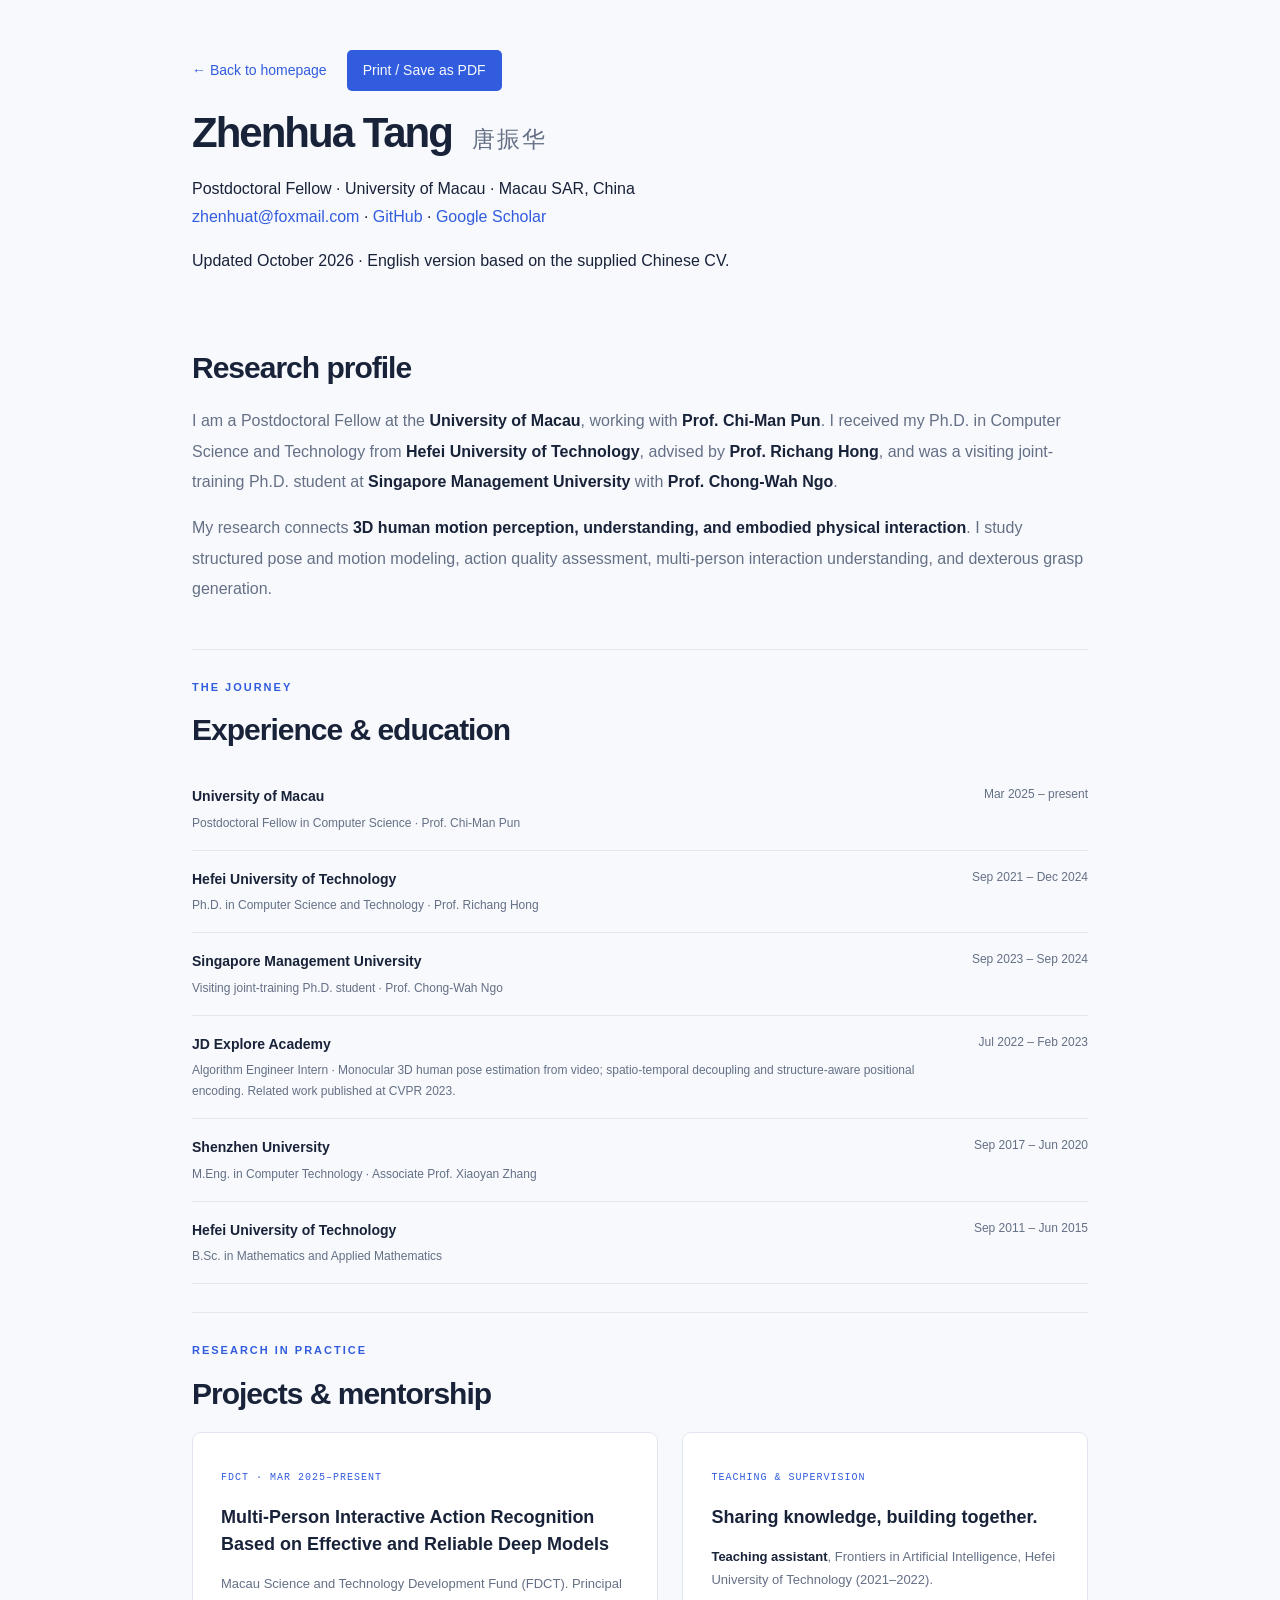
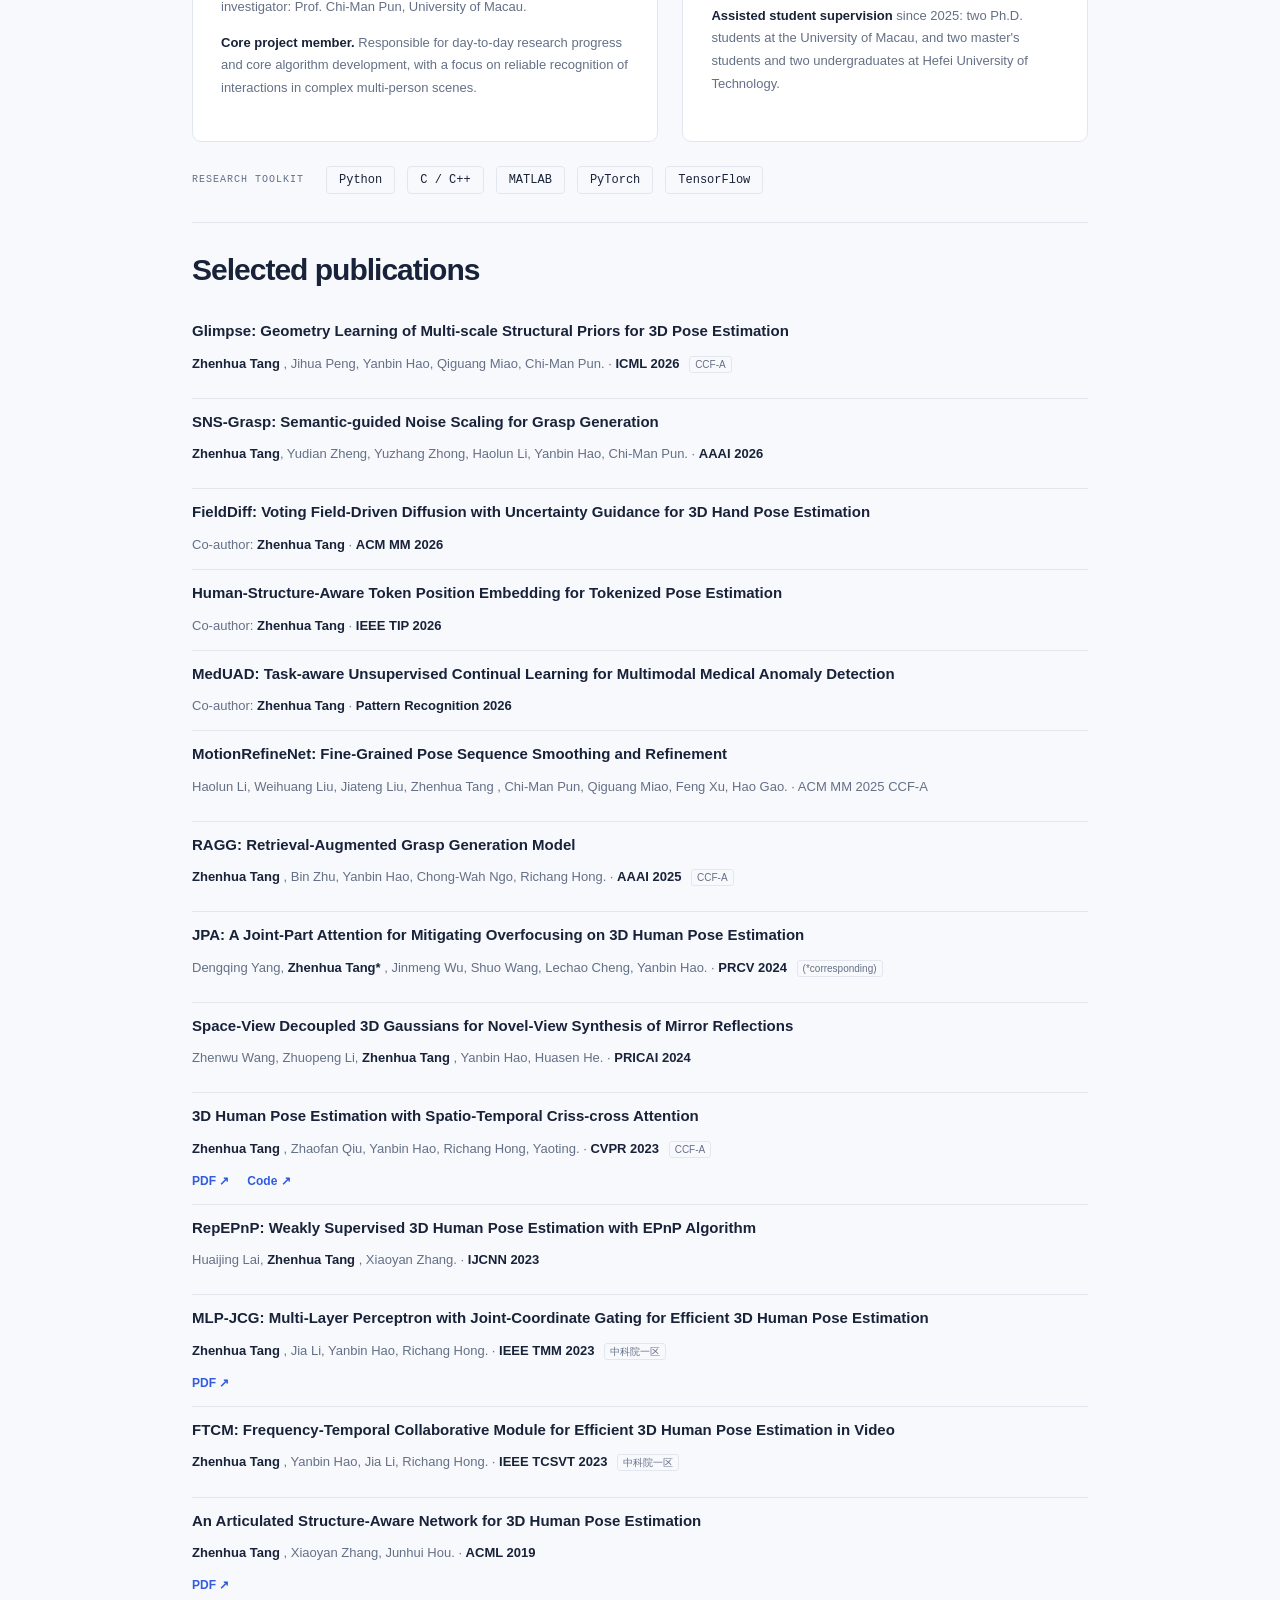
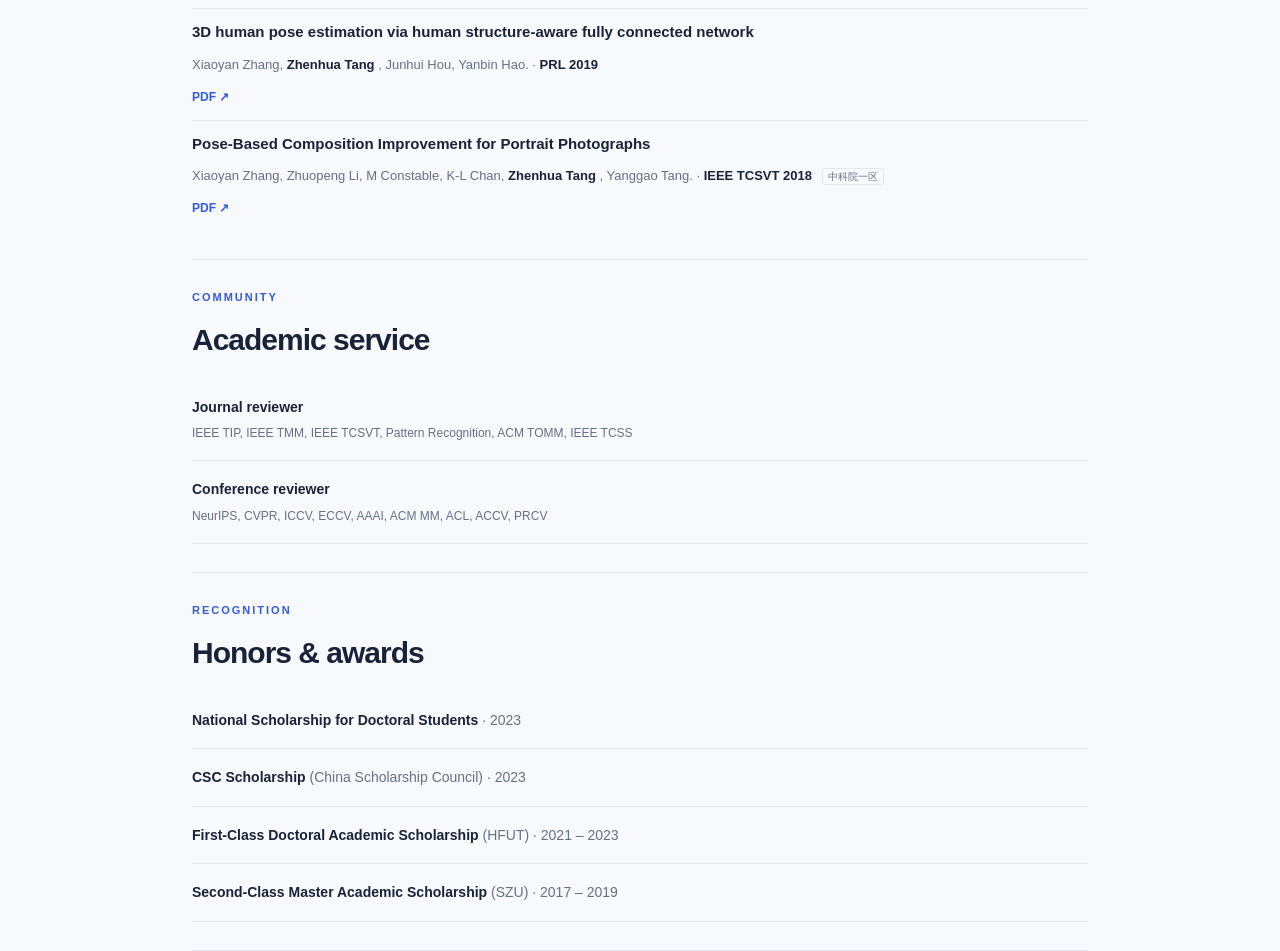
==== cv.html @ 8964ac03 "Integrate latest English CV and Glimpse framework with interactive motion lab" ====
<!doctype html><html lang="en"><head><meta charset="utf-8"><meta name="viewport" content="width=device-width,initial-scale=1"><meta name="description" content="English curriculum vitae of Zhenhua Tang, University of Macau."><title>Zhenhua Tang | English CV</title><link rel="stylesheet" href="site.css"><style>main{max-width:960px}.cv-header{padding:50px 0 30px}.cv-header h1{font-size:42px}section{padding:28px 0}.pub-item{display:block;padding:12px 0;break-inside:avoid}.pub-thumb,.research-stats,.stat-note{display:none}.pub-item h3{font-size:15px}.cv-actions{display:flex;gap:20px;align-items:center;font-size:14px}.cv-actions button{padding:8px 16px;background:var(--accent);color:var(--bg);border:0;border-radius:5px}.bio{max-width:none}@media print{:root{color-scheme:light;--bg:#fff;--text:#172034;--muted:#475569;--line:#ddd;--accent:#244bb3}body{font-size:10pt}main{padding:0;max-width:none}.cv-actions,.eyebrow,.ongoing,.project-label{display:none}.cv-header{padding:0 0 12px}.cv-header h1{font-size:27pt}h2{font-size:16pt;margin-bottom:12px}h3{break-after:avoid}section{padding:18px 0}.project-grid{display:block}.project-card{padding:0;border:0;break-inside:avoid}.pub-meta{font-size:9pt}.clean-list li{font-size:10pt;padding:8px 0}.pub-links{font-size:9pt}@page{size:A4;margin:16mm}}</style></head><body><main><div class="cv-header"><div class="cv-actions"><a href="index.html">← Back to homepage</a><button id="print-cv">Print / Save as PDF</button></div><h1>Zhenhua Tang <span lang="zh">唐振华</span></h1><p>Postdoctoral Fellow · University of Macau · Macau SAR, China<br><a href="mailto:zhenhuat@foxmail.com">zhenhuat@foxmail.com</a> · <a href="https://github.com/zhenhuat">GitHub</a> · <a href="https://scholar.google.com.hk/citations?hl=zh-CN&user=5Iop66sAAAAJ">Google Scholar</a></p><p>Updated October 2026 · English version based on the supplied Chinese CV.</p></div><section><h2>Research profile</h2><div class="bio"><p>I am a Postdoctoral Fellow at the <strong>University of Macau</strong>, working with <strong>Prof. Chi-Man Pun</strong>. I received my Ph.D. in Computer Science and Technology from <strong>Hefei University of Technology</strong>, advised by <strong>Prof. Richang Hong</strong>, and was a visiting joint-training Ph.D. student at <strong>Singapore Management University</strong> with <strong>Prof. Chong-Wah Ngo</strong>.</p><p>My research connects <strong>3D human motion perception, understanding, and embodied physical interaction</strong>. I study structured pose and motion modeling, action quality assessment, multi-person interaction understanding, and dexterous grasp generation.</p><div class="research-stats"><div><strong>17</strong><span>Published / accepted papers</span></div><div><strong>8</strong><span>First / corresponding author</span></div><div><strong>3</strong><span>Connected research themes</span></div></div><p class="stat-note">Publication totals as reported in my October 2026 CV.</p></div></section><section id="experience">
<div class="section-heading">
<p class="eyebrow">
      THE JOURNEY
     </p>
<h2>
      Experience &amp; education
     </h2>
</div>
<ul class="clean-list timeline"><li><strong>University of Macau</strong><time>Mar 2025 – present</time><span>Postdoctoral Fellow in Computer Science · Prof. Chi-Man Pun</span></li><li><strong>Hefei University of Technology</strong><time>Sep 2021 – Dec 2024</time><span>Ph.D. in Computer Science and Technology · Prof. Richang Hong</span></li><li><strong>Singapore Management University</strong><time>Sep 2023 – Sep 2024</time><span>Visiting joint-training Ph.D. student · Prof. Chong-Wah Ngo</span></li><li><strong>JD Explore Academy</strong><time>Jul 2022 – Feb 2023</time><span>Algorithm Engineer Intern · Monocular 3D human pose estimation from video; spatio-temporal decoupling and structure-aware positional encoding. Related work published at CVPR 2023.</span></li><li><strong>Shenzhen University</strong><time>Sep 2017 – Jun 2020</time><span>M.Eng. in Computer Technology · Associate Prof. Xiaoyan Zhang</span></li><li><strong>Hefei University of Technology</strong><time>Sep 2011 – Jun 2015</time><span>B.Sc. in Mathematics and Applied Mathematics</span></li></ul>
</section><section id="projects"><div class="section-heading"><p class="eyebrow">RESEARCH IN PRACTICE</p><h2>Projects &amp; mentorship</h2></div><div class="project-grid"><article class="project-card"><span class="project-label">FDCT · MAR 2025–PRESENT</span><h3>Multi-Person Interactive Action Recognition Based on Effective and Reliable Deep Models</h3><p>Macau Science and Technology Development Fund (FDCT). Principal investigator: Prof. Chi-Man Pun, University of Macau.</p><p><strong>Core project member.</strong> Responsible for day-to-day research progress and core algorithm development, with a focus on reliable recognition of interactions in complex multi-person scenes.</p></article><article class="project-card"><span class="project-label">TEACHING &amp; SUPERVISION</span><h3>Sharing knowledge, building together.</h3><p><strong>Teaching assistant</strong>, Frontiers in Artificial Intelligence, Hefei University of Technology (2021–2022).</p><p><strong>Assisted student supervision</strong> since 2025: two Ph.D. students at the University of Macau, and two master's students and two undergraduates at Hefei University of Technology.</p></article></div><div class="stack"><span>RESEARCH TOOLKIT</span><b>Python</b><b>C / C++</b><b>MATLAB</b><b>PyTorch</b><b>TensorFlow</b></div></section><section><h2>Selected publications</h2><div id="papers">
<article class="pub-item" data-kind="conference" data-year="2026" id="paper-1">
<div class="pub-thumb"><button aria-label="Enlarge Glimpse framework" class="framework-button"><img alt="Glimpse full framework" loading="lazy" src="figs/glimpse_icml.png"/></button></div>
<div>
<h3>
        Glimpse: Geometry Learning of Multi-scale Structural Priors for 3D Pose Estimation
       </h3>
<div class="pub-meta">
<b>
         Zhenhua Tang
        </b>
        , Jihua Peng, Yanbin Hao, Qiguang Miao, Chi-Man Pun. ·
        <b>
         ICML 2026
        </b>
<span>
         CCF-A
        </span>
</div>
<div class="pub-links">
</div>
</div>
</article><article class="pub-item" data-kind="conference" data-year="2026" id="paper-2">
<div class="pub-thumb">
<img alt="SNS-Grasp: Semantic-guided Noise Scaling for Grasp Generation research overview" loading="lazy" src="figs/sns_grasp_framework.png"/>
</div>
<div>
<h3>
        SNS-Grasp: Semantic-guided Noise Scaling for Grasp Generation
       </h3>
<div class="pub-meta"><b>Zhenhua Tang</b>, Yudian Zheng, Yuzhang Zhong, Haolun Li, Yanbin Hao, Chi-Man Pun. · <b>AAAI 2026</b></div>
<div class="pub-links">
</div>
</div>
</article><article class="pub-item" data-kind="conference" data-year="2026" id="paper-3"><div class="pub-thumb"><span aria-hidden="true" class="paper-mark">↗</span></div><div><h3>FieldDiff: Voting Field-Driven Diffusion with Uncertainty Guidance for 3D Hand Pose Estimation</h3><div class="pub-meta">Co-author: <b>Zhenhua Tang</b> · <b>ACM MM 2026</b></div></div></article><article class="pub-item" data-kind="journal" data-year="2026" id="paper-4"><div class="pub-thumb"><span aria-hidden="true" class="paper-mark">↗</span></div><div><h3>Human-Structure-Aware Token Position Embedding for Tokenized Pose Estimation</h3><div class="pub-meta">Co-author: <b>Zhenhua Tang</b> · <b>IEEE TIP 2026</b></div></div></article><article class="pub-item" data-kind="journal" data-year="2026" id="paper-5"><div class="pub-thumb"><span aria-hidden="true" class="paper-mark">↗</span></div><div><h3>MedUAD: Task-aware Unsupervised Continual Learning for Multimodal Medical Anomaly Detection</h3><div class="pub-meta">Co-author: <b>Zhenhua Tang</b> · <b>Pattern Recognition 2026</b></div></div></article><article class="pub-item" data-kind="conference" data-year="2025" id="paper-6">
<div class="pub-thumb">
<img alt="MotionRefineNet: Fine-Grained Pose Sequence Smoothing and Refinement research overview" loading="lazy" src="figs/motionrefine_framework.png"/>
</div>
<div>
<h3>
        MotionRefineNet: Fine-Grained Pose Sequence Smoothing and Refinement
       </h3>
<div class="pub-meta">Haolun Li, Weihuang Liu, Jiateng Liu, Zhenhua Tang , Chi-Man Pun, Qiguang Miao, Feng Xu, Hao Gao. · ACM MM 2025 CCF-A</div>
<div class="pub-links">
</div>
</div>
</article><article class="pub-item" data-kind="conference" data-year="2025" id="paper-7">
<div class="pub-thumb">
<img alt="RAGG: Retrieval-Augmented Grasp Generation Model research overview" loading="lazy" src="figs/ragg_framework.png"/>
</div>
<div>
<h3>
        RAGG: Retrieval-Augmented Grasp Generation Model
       </h3>
<div class="pub-meta">
<b>
         Zhenhua Tang
        </b>
        , Bin Zhu, Yanbin Hao, Chong-Wah Ngo, Richang Hong. ·
        <b>
         AAAI 2025
        </b>
<span>
         CCF-A
        </span>
</div>
<div class="pub-links">
</div>
</div>
</article><article class="pub-item" data-kind="conference" data-year="2024" id="paper-8">
<div class="pub-thumb">
<span aria-hidden="true" class="paper-mark">
        ↗
       </span>
</div>
<div>
<h3>
        JPA: A Joint-Part Attention for Mitigating Overfocusing on 3D Human Pose Estimation
       </h3>
<div class="pub-meta">
        Dengqing Yang,
        <b>
         Zhenhua Tang*
        </b>
        , Jinmeng Wu, Shuo Wang, Lechao Cheng, Yanbin Hao. ·
        <b>
         PRCV 2024
        </b>
<span>
         (*corresponding)
        </span>
</div>
<div class="pub-links">
</div>
</div>
</article><article class="pub-item" data-kind="conference" data-year="2024" id="paper-9">
<div class="pub-thumb">
<span aria-hidden="true" class="paper-mark">
        ↗
       </span>
</div>
<div>
<h3>
        Space-View Decoupled 3D Gaussians for Novel-View Synthesis of Mirror Reflections
       </h3>
<div class="pub-meta">
        Zhenwu Wang, Zhuopeng Li,
        <b>
         Zhenhua Tang
        </b>
        , Yanbin Hao, Huasen He. ·
        <b>
         PRICAI 2024
        </b>
</div>
<div class="pub-links">
</div>
</div>
</article><article class="pub-item" data-kind="conference" data-year="2023" id="paper-10">
<div class="pub-thumb">
<img alt="3D Human Pose Estimation with Spatio-Temporal Criss-cross Attention research overview" loading="lazy" src="figs/cvpr23_stc.png"/>
</div>
<div>
<h3>
        3D Human Pose Estimation with Spatio-Temporal Criss-cross Attention
       </h3>
<div class="pub-meta">
<b>
         Zhenhua Tang
        </b>
        , Zhaofan Qiu, Yanbin Hao, Richang Hong, Yaoting. ·
        <b>
         CVPR 2023
        </b>
<span>
         CCF-A
        </span>
</div>
<div class="pub-links">
<a href="https://openaccess.thecvf.com/content/CVPR2023/papers/Tang_3D_Human_Pose_Estimation_With_Spatio-Temporal_Criss-Cross_Attention_CVPR_2023_paper.pdf">
         PDF ↗
        </a>
<a href="https://github.com/zhenhuat/STCFormer">
         Code ↗
        </a>
</div>
</div>
</article><article class="pub-item" data-kind="conference" data-year="2023" id="paper-11">
<div class="pub-thumb">
<span aria-hidden="true" class="paper-mark">
        ↗
       </span>
</div>
<div>
<h3>
        RepEPnP: Weakly Supervised 3D Human Pose Estimation with EPnP Algorithm
       </h3>
<div class="pub-meta">
        Huaijing Lai,
        <b>
         Zhenhua Tang
        </b>
        , Xiaoyan Zhang. ·
        <b>
         IJCNN 2023
        </b>
</div>
<div class="pub-links">
</div>
</div>
</article><article class="pub-item" data-kind="journal" data-year="2023" id="paper-12">
<div class="pub-thumb">
<span aria-hidden="true" class="paper-mark">
        ↗
       </span>
</div>
<div>
<h3>
        MLP-JCG: Multi-Layer Perceptron with Joint-Coordinate Gating for Efficient 3D Human Pose Estimation
       </h3>
<div class="pub-meta">
<b>
         Zhenhua Tang
        </b>
        , Jia Li, Yanbin Hao, Richang Hong. ·
        <b>
         IEEE TMM 2023
        </b>
<span>
         中科院一区
        </span>
</div>
<div class="pub-links">
<a href="https://ieeexplore.ieee.org/document/10029937">
         PDF ↗
        </a>
</div>
</div>
</article><article class="pub-item" data-kind="journal" data-year="2023" id="paper-13">
<div class="pub-thumb">
<span aria-hidden="true" class="paper-mark">
        ↗
       </span>
</div>
<div>
<h3>
        FTCM: Frequency-Temporal Collaborative Module for Efficient 3D Human Pose Estimation in Video
       </h3>
<div class="pub-meta">
<b>
         Zhenhua Tang
        </b>
        , Yanbin Hao, Jia Li, Richang Hong. ·
        <b>
         IEEE TCSVT 2023
        </b>
<span>
         中科院一区
        </span>
</div>
<div class="pub-links">
</div>
</div>
</article><article class="pub-item" data-kind="conference" data-year="2019" id="paper-14">
<div class="pub-thumb">
<span aria-hidden="true" class="paper-mark">
        ↗
       </span>
</div>
<div>
<h3>
        An Articulated Structure-Aware Network for 3D Human Pose Estimation
       </h3>
<div class="pub-meta">
<b>
         Zhenhua Tang
        </b>
        , Xiaoyan Zhang, Junhui Hou. ·
        <b>
         ACML 2019
        </b>
</div>
<div class="pub-links">
<a href="http://proceedings.mlr.press/v101/tang19a.html">
         PDF ↗
        </a>
</div>
</div>
</article><article class="pub-item" data-kind="journal" data-year="2019" id="paper-15">
<div class="pub-thumb">
<span aria-hidden="true" class="paper-mark">
        ↗
       </span>
</div>
<div>
<h3>
        3D human pose estimation via human structure-aware fully connected network
       </h3>
<div class="pub-meta">
        Xiaoyan Zhang,
        <b>
         Zhenhua Tang
        </b>
        , Junhui Hou, Yanbin Hao. ·
        <b>
         PRL 2019
        </b>
</div>
<div class="pub-links">
<a href="https://www.sciencedirect.com/science/article/pii/S016786551830432X">
         PDF ↗
        </a>
</div>
</div>
</article><article class="pub-item" data-kind="journal" data-year="2018" id="paper-16">
<div class="pub-thumb">
<span aria-hidden="true" class="paper-mark">
        ↗
       </span>
</div>
<div>
<h3>
        Pose-Based Composition Improvement for Portrait Photographs
       </h3>
<div class="pub-meta">
        Xiaoyan Zhang, Zhuopeng Li, M Constable, K-L Chan,
        <b>
         Zhenhua Tang
        </b>
        , Yanggao Tang. ·
        <b>
         IEEE TCSVT 2018
        </b>
<span>
         中科院一区
        </span>
</div>
<div class="pub-links">
<a href="https://ieeexplore.ieee.org/document/8319951">
         PDF ↗
        </a>
</div>
</div>
</article></div></section><section id="service">
<p class="eyebrow">
      COMMUNITY
     </p>
<h2>
      Academic service
     </h2>
<ul class="clean-list"><li><strong>Journal reviewer</strong><span>IEEE TIP, IEEE TMM, IEEE TCSVT, Pattern Recognition, ACM TOMM, IEEE TCSS</span></li><li><strong>Conference reviewer</strong><span>NeurIPS, CVPR, ICCV, ECCV, AAAI, ACM MM, ACL, ACCV, PRCV</span></li></ul>
</section><section id="awards">
<p class="eyebrow">
      RECOGNITION
     </p>
<h2>
      Honors &amp; awards
     </h2>
<ul class="clean-list">
<li>
<strong>
        National Scholarship for Doctoral Students
       </strong>
       · 2023
      </li>
<li>
<strong>
        CSC Scholarship
       </strong>
       (China Scholarship Council) · 2023
      </li>
<li>
<strong>
        First-Class Doctoral Academic Scholarship
       </strong>
       (HFUT) · 2021 – 2023
      </li>
<li>
<strong>
        Second-Class Master Academic Scholarship
       </strong>
       (SZU) · 2017 – 2019
      </li>
</ul>
</section></main><script>document.querySelector('#print-cv').addEventListener('click',()=>window.print());</script></body></html>
---- site.css ----
:root{--bg:#f8f9fc;--surface:#fff;--text:#182239;--muted:#647086;--line:#e2e7ef;--accent:#315cde;--soft:#edf2ff;color-scheme:light}html[data-theme=dark]{--bg:#111722;--surface:#192230;--text:#e8edf7;--muted:#a4b0c4;--line:#303c50;--accent:#99b1ff;--soft:#222f48;color-scheme:dark}*{box-sizing:border-box}html{scroll-behavior:smooth;scroll-padding-top:100px}body{margin:0;background:var(--bg);color:var(--text);font:16px/1.75 Inter,-apple-system,BlinkMacSystemFont,'Segoe UI','Microsoft YaHei',sans-serif}a{color:var(--accent);text-decoration:none}a:hover{text-decoration:underline}button,input{font:inherit}button{cursor:pointer}a:focus-visible,button:focus-visible,input:focus-visible{outline:3px solid var(--accent);outline-offset:4px}header{position:sticky;top:0;background:var(--bg);border-bottom:1px solid var(--line);z-index:20}nav{max-width:1120px;margin:auto;min-height:76px;display:flex;align-items:center;gap:24px;padding:12px 32px}.brand{font-size:22px;font-weight:800;color:var(--text);letter-spacing:-1px}.brand span{font-size:14px;font-weight:500;letter-spacing:0;margin-left:10px}.nav-links{display:flex;gap:27px;margin-left:auto}.nav-links a{font-size:13px;color:var(--muted)}.nav-links a.active{color:var(--accent)}#theme{border:1px solid var(--line);background:var(--surface);color:var(--text);border-radius:50%;width:36px;height:36px;font-size:23px;line-height:1}main{max-width:1120px;margin:auto;padding:0 32px}section{padding:64px 0;border-bottom:1px solid var(--line)}.hero{display:grid;grid-template-columns:1fr 240px;gap:70px;align-items:center;padding:80px 0 64px}.eyebrow{font-size:11px;letter-spacing:2px;font-weight:700;color:var(--accent);margin:0 0 14px}h1{font-size:clamp(34px,4.6vw,53px);line-height:1.15;letter-spacing:-2px;margin:18px 0}h1 span{display:inline-block;font-size:23px;color:var(--muted);font-weight:400;letter-spacing:2px;margin-left:10px}h2{font-size:30px;line-height:1.25;letter-spacing:-1px;margin:0 0 20px}h3{line-height:1.5}.dot{color:var(--accent)}.role{font-size:17px;margin:0;color:var(--muted)}.hero-description{font-size:22px;line-height:1.55;max-width:600px;margin:26px 0}.contact{display:flex;gap:20px;align-items:center;flex-wrap:wrap;font-size:13px;font-weight:600}.contact .primary{padding:10px 18px;background:var(--accent);color:var(--bg);border-radius:6px}.location{font-size:12px;color:var(--muted);margin-top:25px}.location span{margin:0 8px}.portrait img{width:240px;height:280px;object-fit:cover;border-radius:12px;display:block}.portrait>span{display:block;letter-spacing:2px;font-size:9px;color:var(--muted);margin-top:14px}.about{display:grid;grid-template-columns:250px 1fr;gap:40px}.bio{max-width:760px;line-height:1.9;color:var(--muted)}.bio strong{color:var(--text);font-weight:600}.section-heading>p:last-child:not(.eyebrow){color:var(--muted);margin-top:-8px}.featured{display:grid;grid-template-columns:repeat(3,1fr);gap:20px;margin-top:30px}.feature{display:block;border:1px solid var(--line);border-radius:10px;overflow:hidden;background:var(--surface);color:var(--text);transition:transform .2s}.feature:hover{transform:translateY(-4px);text-decoration:none}.feature-image{height:164px;background:var(--soft);padding:18px;display:flex;align-items:center;justify-content:center}.feature-image img{width:100%;height:100%;object-fit:contain}.feature-copy{padding:23px}.feature-copy small{font-size:9px;letter-spacing:1px;color:var(--muted)}.feature-copy h3{font-size:16px;margin:12px 0 20px}.feature-copy>span{font-size:12px;color:var(--accent)}.geometry{width:100%;height:100%;display:grid;place-content:center;text-align:center;background:repeating-linear-gradient(45deg,transparent,transparent 18px,var(--line) 19px,transparent 20px)}.geometry span{font-size:54px;line-height:1.3;color:var(--accent);font-weight:300}.geometry small{font-size:9px;color:var(--muted)}.tools{display:flex;justify-content:space-between;gap:20px;align-items:center;flex-wrap:wrap}.filters{display:flex;gap:6px}.filters button{padding:7px 14px;border:0;border-radius:5px;background:transparent;color:var(--muted);font-size:13px}.filters .selected{background:var(--soft);color:var(--accent)}input{border:1px solid var(--line);background:var(--surface);border-radius:6px;padding:9px 13px;color:var(--text);font-size:13px;width:260px}.result-count{font-size:12px;color:var(--muted);margin:20px 0 0}.pub-item{display:grid;grid-template-columns:140px 1fr;gap:27px;padding:26px 0;border-bottom:1px solid var(--line)}.pub-item:last-child{border:0}.pub-item[hidden]{display:none}.pub-thumb{width:140px;height:100px;background:var(--surface);border:1px solid var(--line);border-radius:6px;display:grid;place-items:center;padding:8px}.pub-thumb img{width:100%;height:82px;object-fit:contain}.paper-mark{color:var(--line);font-size:40px}.pub-item h3{font-size:16px;font-weight:650;margin:0 0 9px}.pub-meta{color:var(--muted);font-size:13px;line-height:1.85}.pub-meta b{color:var(--text)}.pub-meta span{font-size:10px;border:1px solid var(--line);padding:2px 5px;margin-left:6px;border-radius:3px}.pub-links{display:flex;gap:18px;font-size:12px;font-weight:600;margin-top:10px}.clean-list{list-style:none;padding:0;margin:0}.clean-list li{padding:16px 0;border-bottom:1px solid var(--line);color:var(--muted);font-size:14px}.clean-list li strong{color:var(--text)}.clean-list li>span{display:block;font-size:12px;margin-top:4px}.details-grid{display:grid;grid-template-columns:1fr 1fr;gap:64px}.details-grid h2{font-size:25px}.gallery{display:grid;grid-template-columns:repeat(5,1fr);gap:14px}.photo{border:0;padding:0;background:var(--surface);color:var(--text);border-radius:7px;overflow:hidden;text-align:left}.photo img{display:block;width:100%;aspect-ratio:1.25;object-fit:cover;transition:filter .2s}.photo:hover img{filter:brightness(1.1)}.photo span{display:block;font-size:11px;padding:9px 12px;color:var(--muted)}footer{display:flex;justify-content:space-between;gap:24px;padding:36px 0 48px;font-size:12px;color:var(--muted)}footer strong{color:var(--text);font-size:15px}footer p{margin:5px 0}footer>div:last-child{display:flex;flex-direction:column;text-align:right;gap:6px}dialog{border:1px solid var(--line);background:var(--surface);color:var(--text);padding:40px 20px 12px;border-radius:10px;max-width:90vw;max-height:92vh}dialog::backdrop{background:#080f20cc}dialog img{display:block;max-width:82vw;max-height:72vh;object-fit:contain}dialog p{text-align:center;margin:10px 0}.close{position:absolute;right:8px;top:1px;font-size:28px;background:transparent;border:0;color:var(--text);width:38px;height:38px}.sr-only,.skip:not(:focus){position:absolute;width:1px;height:1px;overflow:hidden;clip-path:inset(50%)}.skip:focus{position:fixed;top:10px;left:10px;z-index:50;background:var(--surface);padding:12px}#visitor-map{max-width:100%;width:600px}.visitor-note{color:var(--muted);font-size:12px}@media(max-width:800px){.brand span{display:none}.hero{gap:30px;grid-template-columns:1fr 160px}.portrait img{width:160px;height:200px}.portrait>span{font-size:7px}.about{grid-template-columns:1fr;gap:0}.featured{gap:12px}.feature-copy{padding:15px}.feature-copy h3{font-size:14px}.gallery{grid-template-columns:repeat(3,1fr)}}@media(max-width:560px){nav{padding:12px 20px;gap:14px;flex-wrap:wrap}.nav-links{gap:14px}.nav-links a{font-size:11px}main{padding:0 22px}.hero{padding-top:38px;grid-template-columns:1fr;gap:25px}.portrait{grid-row:1;display:flex;align-items:end;gap:18px}.portrait img{width:92px;height:108px}.portrait>span{max-width:100px;line-height:1.8}.hero h1{font-size:36px;letter-spacing:-1.4px}.hero h1 span{font-size:21px}.hero-description{font-size:20px}.contact{gap:16px}.location{line-height:1.8}section{padding:42px 0}h2{font-size:27px}.featured{grid-template-columns:1fr}.feature{display:grid;grid-template-columns:115px 1fr}.feature-image{height:100%;min-height:160px;padding:9px}.feature-copy h3{margin:8px 0 12px}.geometry small{display:none}.pub-item{grid-template-columns:1fr;gap:14px}.pub-thumb:has(.paper-mark){display:none}.pub-thumb{width:160px}.details-grid{grid-template-columns:1fr;gap:0}.gallery{grid-template-columns:repeat(2,1fr)}input{width:100%}.search{width:100%}footer{flex-direction:column}footer>div:last-child{text-align:left}}@media(prefers-reduced-motion:reduce){html{scroll-behavior:auto}*,*::before,*::after{animation:none!important;transition:none!important}}
/* Research CV additions */
.bio p:first-child{margin-top:0}.research-stats{display:grid;grid-template-columns:repeat(3,1fr);border-top:1px solid var(--line);margin-top:28px;padding-top:20px;gap:18px}.research-stats strong{font-size:32px;line-height:1.3;display:block;color:var(--accent);font-weight:650}.research-stats span{font-size:11px;line-height:1.5;display:block;margin-top:5px}.bio .stat-note{font-size:10px;margin-top:15px}.research-themes{display:grid;grid-template-columns:repeat(3,1fr);gap:30px;margin-top:35px}.research-themes article{padding-top:20px;border-top:1px solid var(--line)}.research-themes article>span{font:10px ui-monospace,Consolas,monospace;letter-spacing:1px;color:var(--accent)}.research-themes h3{font-size:17px;margin:14px 0 10px}.research-themes p{font-size:13px;color:var(--muted)}.timeline time{float:right;font-size:12px;color:var(--muted)}.timeline li>span{max-width:740px}.project-grid{display:grid;grid-template-columns:1.15fr 1fr;gap:24px}.project-card{background:var(--surface);padding:28px;border:1px solid var(--line);border-radius:9px}.project-label{font:10px ui-monospace,Consolas,monospace;color:var(--accent);letter-spacing:1px}.project-card h3{font-size:18px;margin:15px 0}.project-card p{font-size:13px;color:var(--muted)}.project-card strong{color:var(--text)}.stack{display:flex;align-items:center;gap:12px;flex-wrap:wrap;margin-top:24px}.stack span{font:10px ui-monospace,Consolas,monospace;letter-spacing:1px;color:var(--muted);margin-right:10px}.stack b{font:12px ui-monospace,Consolas,monospace;border:1px solid var(--line);padding:6px 12px;border-radius:4px}.ongoing{border-left:2px solid var(--accent);padding:4px 20px;margin-top:28px}.ongoing>span{font-size:10px;letter-spacing:1px;color:var(--accent)}.ongoing p{font-size:13px;color:var(--muted);margin:8px 0}.framework-button{border:0;background:transparent;padding:0;width:100%;height:100%;cursor:zoom-in}.framework-button:focus-visible{outline-offset:8px}.motion-lab{display:grid;grid-template-columns:1.4fr 1fr;min-height:470px;border:1px solid var(--line);border-radius:12px;overflow:hidden;background:var(--surface)}.lab-stage{position:relative;min-height:470px;background:#0d1527;overflow:hidden}.lab-stage canvas{display:block;width:100%;height:100%;position:absolute;inset:0;touch-action:pan-y;cursor:grab}.lab-stage canvas.dragging{cursor:grabbing}.lab-badge{position:absolute;left:24px;top:24px;color:#a9bbdc;font:10px ui-monospace,Consolas,monospace;letter-spacing:1px;pointer-events:none}.lab-badge span{width:5px;height:5px;background:#66d5c1;display:inline-block;border-radius:50%;margin-right:7px}.lab-coordinates{position:absolute;bottom:22px;left:24px;color:#7388ad;font:9px/1.8 ui-monospace,Consolas,monospace;letter-spacing:1px;pointer-events:none}.lab-panel{padding:35px}.lab-panel h3{font-size:35px;line-height:1.2;letter-spacing:-1px;margin:15px 0 20px}.lab-panel>p:not(.eyebrow){font-size:13px;color:var(--muted)}.lab-controls,.view-controls{display:flex;flex-wrap:wrap;gap:8px;margin:20px 0}.lab-panel button{font-size:12px;border:1px solid var(--line);background:var(--bg);color:var(--text);border-radius:5px;padding:7px 12px}.lab-controls button:first-child{background:var(--accent);color:var(--bg);border-color:var(--accent)}.view-controls button{font:11px ui-monospace,Consolas,monospace}.speed-control{font-size:12px;display:block;color:var(--muted)}.speed-control output{float:right;font-family:ui-monospace,Consolas,monospace}.speed-control input{width:100%;padding:0;margin:10px 0;accent-color:var(--accent)}.lab-panel .demo-note{font-size:10px!important;line-height:1.7;border-top:1px solid var(--line);padding-top:15px}.palette-trigger{font:11px ui-monospace,Consolas,monospace;white-space:nowrap;border:1px solid var(--line);background:var(--surface);color:var(--muted);padding:7px 9px;border-radius:5px}nav{gap:16px}#command-palette{width:540px;padding:24px;max-width:90vw;margin:12vh auto auto}#command-palette input{width:100%;margin:18px 0 14px;padding:12px}.palette-head{display:flex;justify-content:space-between;align-items:center;font-size:13px;font-weight:600}.palette-head button{font-size:10px;background:var(--bg);border:1px solid var(--line);color:var(--muted);border-radius:4px;padding:4px 8px}#command-options a{display:block;padding:11px 10px;border-radius:5px;font-size:13px;color:var(--text)}#command-options a:hover,#command-options a:focus{background:var(--soft);text-decoration:none}#command-options a[hidden]{display:none}#command-options span{float:right;font:11px ui-monospace,Consolas,monospace;color:var(--muted)}.palette-hint{font-size:10px;color:var(--muted);margin:20px 0 0;border-top:1px solid var(--line);padding-top:15px}#command-empty{font-size:13px;color:var(--muted)}.feature-image:has(img[src*="glimpse"]){background:#fff}@media(max-width:900px){.nav-links{gap:15px}.motion-lab{grid-template-columns:1fr 1fr}.lab-panel{padding:25px}.lab-panel h3{font-size:30px}}@media(max-width:650px){nav{gap:10px}.nav-links{gap:12px}.palette-trigger{display:none}.research-themes{grid-template-columns:1fr;gap:5px}.project-grid{grid-template-columns:1fr}.motion-lab{grid-template-columns:1fr}.lab-stage{min-height:340px}.lab-panel h3 br{display:none}.lab-panel h3{font-size:27px}.lab-panel h3 br:after{content:' '}.timeline time{display:block;float:none;margin-top:3px}.research-stats{gap:12px}.research-stats strong{font-size:27px}.research-stats span{font-size:10px}.nav-links a{font-size:10px}.brand{font-size:19px}.project-card{padding:23px}}[id^="paper-"]{scroll-margin-top:100px}
.pub-thumb:has(img){background:#fff}#lightbox img{background:#fff;padding:10px;border-radius:4px}
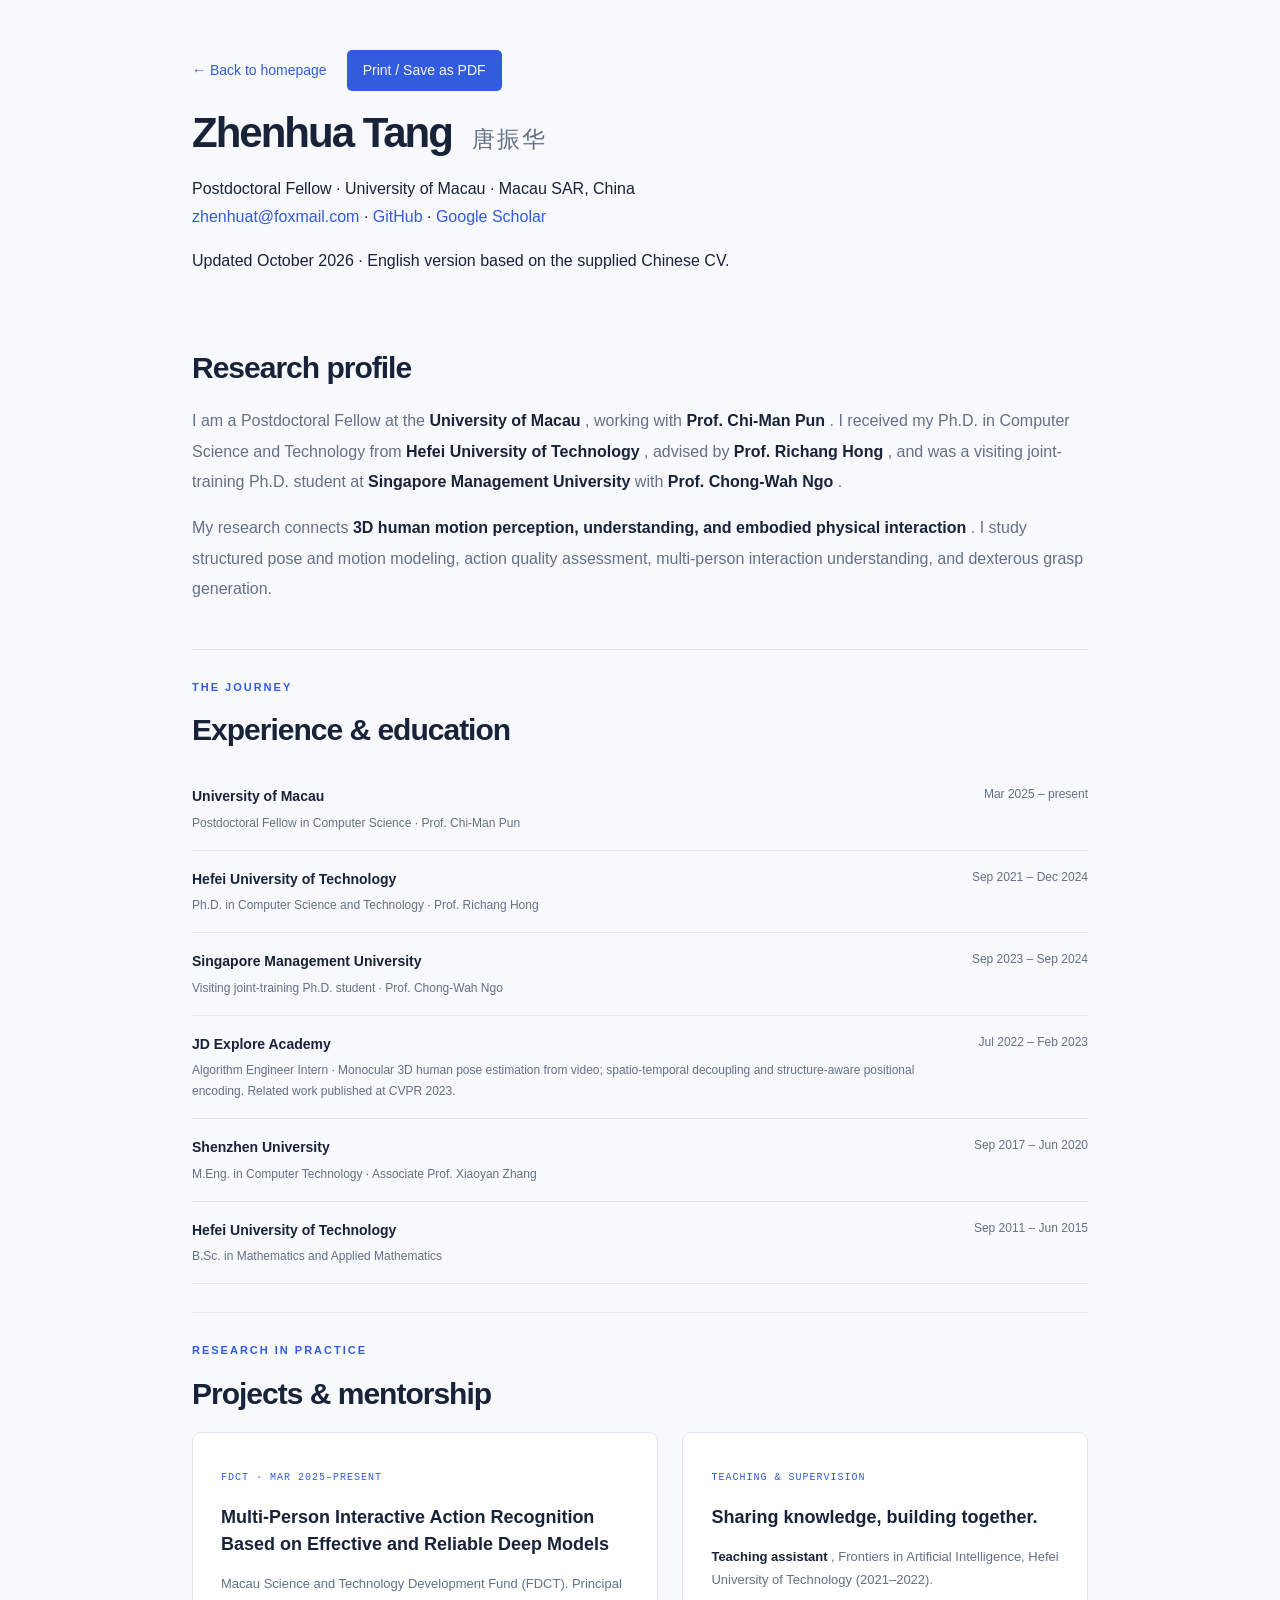
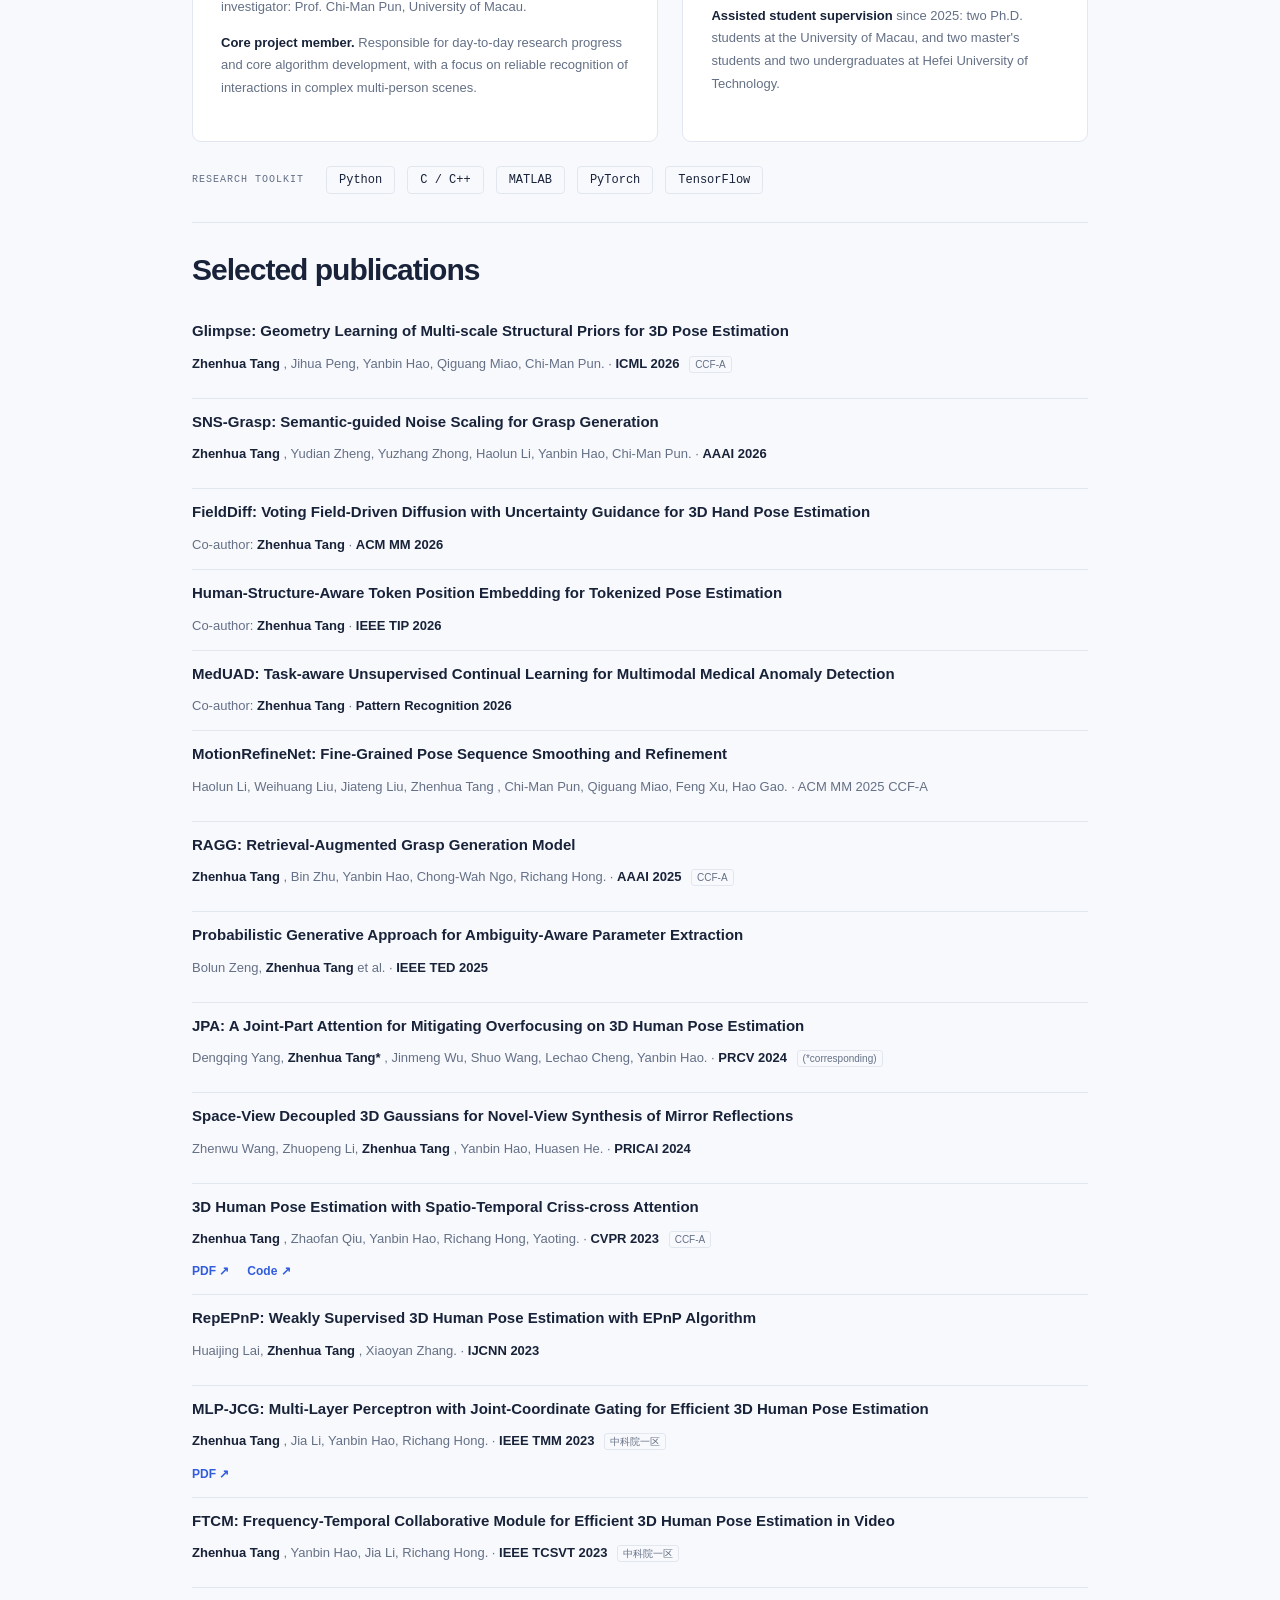
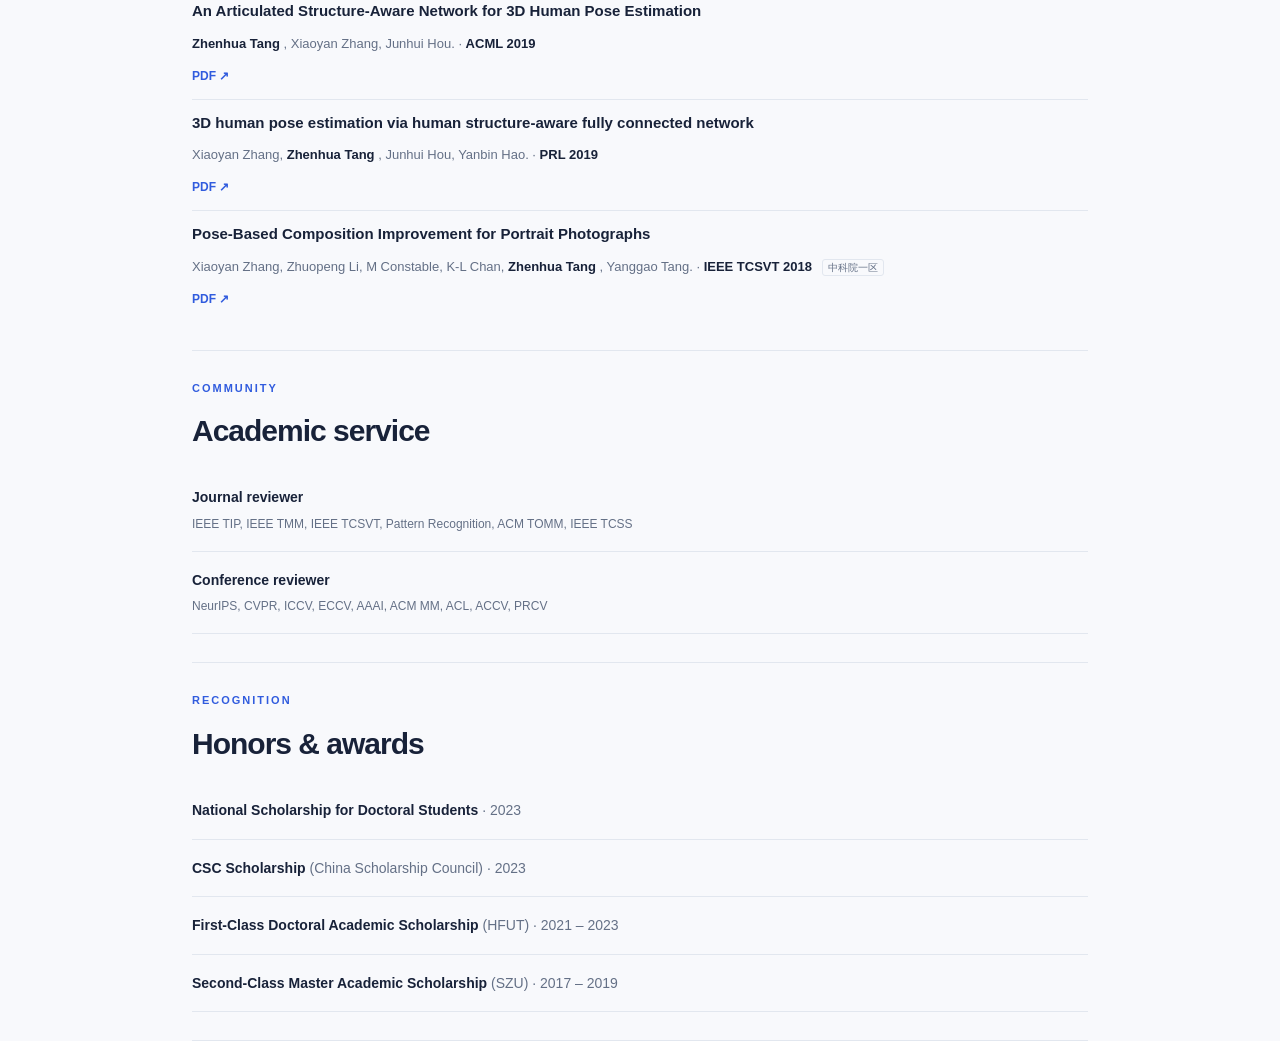
==== commit 56ee7df0: "Restore 2025 IEEE TED paper confirmed by author" ====
--- a/cv.html
+++ b/cv.html
@@ -1,93 +1,462 @@
-<!doctype html><html lang="en"><head><meta charset="utf-8"><meta name="viewport" content="width=device-width,initial-scale=1"><meta name="description" content="English curriculum vitae of Zhenhua Tang, University of Macau."><title>Zhenhua Tang | English CV</title><link rel="stylesheet" href="site.css"><style>main{max-width:960px}.cv-header{padding:50px 0 30px}.cv-header h1{font-size:42px}section{padding:28px 0}.pub-item{display:block;padding:12px 0;break-inside:avoid}.pub-thumb,.research-stats,.stat-note{display:none}.pub-item h3{font-size:15px}.cv-actions{display:flex;gap:20px;align-items:center;font-size:14px}.cv-actions button{padding:8px 16px;background:var(--accent);color:var(--bg);border:0;border-radius:5px}.bio{max-width:none}@media print{:root{color-scheme:light;--bg:#fff;--text:#172034;--muted:#475569;--line:#ddd;--accent:#244bb3}body{font-size:10pt}main{padding:0;max-width:none}.cv-actions,.eyebrow,.ongoing,.project-label{display:none}.cv-header{padding:0 0 12px}.cv-header h1{font-size:27pt}h2{font-size:16pt;margin-bottom:12px}h3{break-after:avoid}section{padding:18px 0}.project-grid{display:block}.project-card{padding:0;border:0;break-inside:avoid}.pub-meta{font-size:9pt}.clean-list li{font-size:10pt;padding:8px 0}.pub-links{font-size:9pt}@page{size:A4;margin:16mm}}</style></head><body><main><div class="cv-header"><div class="cv-actions"><a href="index.html">← Back to homepage</a><button id="print-cv">Print / Save as PDF</button></div><h1>Zhenhua Tang <span lang="zh">唐振华</span></h1><p>Postdoctoral Fellow · University of Macau · Macau SAR, China<br><a href="mailto:zhenhuat@foxmail.com">zhenhuat@foxmail.com</a> · <a href="https://github.com/zhenhuat">GitHub</a> · <a href="https://scholar.google.com.hk/citations?hl=zh-CN&user=5Iop66sAAAAJ">Google Scholar</a></p><p>Updated October 2026 · English version based on the supplied Chinese CV.</p></div><section><h2>Research profile</h2><div class="bio"><p>I am a Postdoctoral Fellow at the <strong>University of Macau</strong>, working with <strong>Prof. Chi-Man Pun</strong>. I received my Ph.D. in Computer Science and Technology from <strong>Hefei University of Technology</strong>, advised by <strong>Prof. Richang Hong</strong>, and was a visiting joint-training Ph.D. student at <strong>Singapore Management University</strong> with <strong>Prof. Chong-Wah Ngo</strong>.</p><p>My research connects <strong>3D human motion perception, understanding, and embodied physical interaction</strong>. I study structured pose and motion modeling, action quality assessment, multi-person interaction understanding, and dexterous grasp generation.</p><div class="research-stats"><div><strong>17</strong><span>Published / accepted papers</span></div><div><strong>8</strong><span>First / corresponding author</span></div><div><strong>3</strong><span>Connected research themes</span></div></div><p class="stat-note">Publication totals as reported in my October 2026 CV.</p></div></section><section id="experience">
-<div class="section-heading">
-<p class="eyebrow">
+<!DOCTYPE html>
+<html lang="en">
+ <head>
+  <meta charset="utf-8"/>
+  <meta content="width=device-width,initial-scale=1" name="viewport"/>
+  <meta content="English curriculum vitae of Zhenhua Tang, University of Macau." name="description"/>
+  <title>
+   Zhenhua Tang | English CV
+  </title>
+  <link href="site.css" rel="stylesheet"/>
+  <style>
+   main{max-width:960px}.cv-header{padding:50px 0 30px}.cv-header h1{font-size:42px}section{padding:28px 0}.pub-item{display:block;padding:12px 0;break-inside:avoid}.pub-thumb,.research-stats,.stat-note{display:none}.pub-item h3{font-size:15px}.cv-actions{display:flex;gap:20px;align-items:center;font-size:14px}.cv-actions button{padding:8px 16px;background:var(--accent);color:var(--bg);border:0;border-radius:5px}.bio{max-width:none}@media print{:root{color-scheme:light;--bg:#fff;--text:#172034;--muted:#475569;--line:#ddd;--accent:#244bb3}body{font-size:10pt}main{padding:0;max-width:none}.cv-actions,.eyebrow,.ongoing,.project-label{display:none}.cv-header{padding:0 0 12px}.cv-header h1{font-size:27pt}h2{font-size:16pt;margin-bottom:12px}h3{break-after:avoid}section{padding:18px 0}.project-grid{display:block}.project-card{padding:0;border:0;break-inside:avoid}.pub-meta{font-size:9pt}.clean-list li{font-size:10pt;padding:8px 0}.pub-links{font-size:9pt}@page{size:A4;margin:16mm}}
+  </style>
+ </head>
+ <body>
+  <main>
+   <div class="cv-header">
+    <div class="cv-actions">
+     <a href="index.html">
+      ← Back to homepage
+     </a>
+     <button id="print-cv">
+      Print / Save as PDF
+     </button>
+    </div>
+    <h1>
+     Zhenhua Tang
+     <span lang="zh">
+      唐振华
+     </span>
+    </h1>
+    <p>
+     Postdoctoral Fellow · University of Macau · Macau SAR, China
+     <br/>
+     <a href="mailto:zhenhuat@foxmail.com">
+      zhenhuat@foxmail.com
+     </a>
+     ·
+     <a href="https://github.com/zhenhuat">
+      GitHub
+     </a>
+     ·
+     <a href="https://scholar.google.com.hk/citations?hl=zh-CN&amp;user=5Iop66sAAAAJ">
+      Google Scholar
+     </a>
+    </p>
+    <p>
+     Updated October 2026 · English version based on the supplied Chinese CV.
+    </p>
+   </div>
+   <section>
+    <h2>
+     Research profile
+    </h2>
+    <div class="bio">
+     <p>
+      I am a Postdoctoral Fellow at the
+      <strong>
+       University of Macau
+      </strong>
+      , working with
+      <strong>
+       Prof. Chi-Man Pun
+      </strong>
+      . I received my Ph.D. in Computer Science and Technology from
+      <strong>
+       Hefei University of Technology
+      </strong>
+      , advised by
+      <strong>
+       Prof. Richang Hong
+      </strong>
+      , and was a visiting joint-training Ph.D. student at
+      <strong>
+       Singapore Management University
+      </strong>
+      with
+      <strong>
+       Prof. Chong-Wah Ngo
+      </strong>
+      .
+     </p>
+     <p>
+      My research connects
+      <strong>
+       3D human motion perception, understanding, and embodied physical interaction
+      </strong>
+      . I study structured pose and motion modeling, action quality assessment, multi-person interaction understanding, and dexterous grasp generation.
+     </p>
+     <div class="research-stats">
+      <div>
+       <strong>
+        17
+       </strong>
+       <span>
+        Published / accepted papers
+       </span>
+      </div>
+      <div>
+       <strong>
+        8
+       </strong>
+       <span>
+        First / corresponding author
+       </span>
+      </div>
+      <div>
+       <strong>
+        3
+       </strong>
+       <span>
+        Connected research themes
+       </span>
+      </div>
+     </div>
+     <p class="stat-note">
+      Publication totals as reported in my October 2026 CV.
+     </p>
+    </div>
+   </section>
+   <section id="experience">
+    <div class="section-heading">
+     <p class="eyebrow">
       THE JOURNEY
      </p>
-<h2>
+     <h2>
       Experience &amp; education
      </h2>
-</div>
-<ul class="clean-list timeline"><li><strong>University of Macau</strong><time>Mar 2025 – present</time><span>Postdoctoral Fellow in Computer Science · Prof. Chi-Man Pun</span></li><li><strong>Hefei University of Technology</strong><time>Sep 2021 – Dec 2024</time><span>Ph.D. in Computer Science and Technology · Prof. Richang Hong</span></li><li><strong>Singapore Management University</strong><time>Sep 2023 – Sep 2024</time><span>Visiting joint-training Ph.D. student · Prof. Chong-Wah Ngo</span></li><li><strong>JD Explore Academy</strong><time>Jul 2022 – Feb 2023</time><span>Algorithm Engineer Intern · Monocular 3D human pose estimation from video; spatio-temporal decoupling and structure-aware positional encoding. Related work published at CVPR 2023.</span></li><li><strong>Shenzhen University</strong><time>Sep 2017 – Jun 2020</time><span>M.Eng. in Computer Technology · Associate Prof. Xiaoyan Zhang</span></li><li><strong>Hefei University of Technology</strong><time>Sep 2011 – Jun 2015</time><span>B.Sc. in Mathematics and Applied Mathematics</span></li></ul>
-</section><section id="projects"><div class="section-heading"><p class="eyebrow">RESEARCH IN PRACTICE</p><h2>Projects &amp; mentorship</h2></div><div class="project-grid"><article class="project-card"><span class="project-label">FDCT · MAR 2025–PRESENT</span><h3>Multi-Person Interactive Action Recognition Based on Effective and Reliable Deep Models</h3><p>Macau Science and Technology Development Fund (FDCT). Principal investigator: Prof. Chi-Man Pun, University of Macau.</p><p><strong>Core project member.</strong> Responsible for day-to-day research progress and core algorithm development, with a focus on reliable recognition of interactions in complex multi-person scenes.</p></article><article class="project-card"><span class="project-label">TEACHING &amp; SUPERVISION</span><h3>Sharing knowledge, building together.</h3><p><strong>Teaching assistant</strong>, Frontiers in Artificial Intelligence, Hefei University of Technology (2021–2022).</p><p><strong>Assisted student supervision</strong> since 2025: two Ph.D. students at the University of Macau, and two master's students and two undergraduates at Hefei University of Technology.</p></article></div><div class="stack"><span>RESEARCH TOOLKIT</span><b>Python</b><b>C / C++</b><b>MATLAB</b><b>PyTorch</b><b>TensorFlow</b></div></section><section><h2>Selected publications</h2><div id="papers">
-<article class="pub-item" data-kind="conference" data-year="2026" id="paper-1">
-<div class="pub-thumb"><button aria-label="Enlarge Glimpse framework" class="framework-button"><img alt="Glimpse full framework" loading="lazy" src="figs/glimpse_icml.png"/></button></div>
-<div>
-<h3>
+    </div>
+    <ul class="clean-list timeline">
+     <li>
+      <strong>
+       University of Macau
+      </strong>
+      <time>
+       Mar 2025 – present
+      </time>
+      <span>
+       Postdoctoral Fellow in Computer Science · Prof. Chi-Man Pun
+      </span>
+     </li>
+     <li>
+      <strong>
+       Hefei University of Technology
+      </strong>
+      <time>
+       Sep 2021 – Dec 2024
+      </time>
+      <span>
+       Ph.D. in Computer Science and Technology · Prof. Richang Hong
+      </span>
+     </li>
+     <li>
+      <strong>
+       Singapore Management University
+      </strong>
+      <time>
+       Sep 2023 – Sep 2024
+      </time>
+      <span>
+       Visiting joint-training Ph.D. student · Prof. Chong-Wah Ngo
+      </span>
+     </li>
+     <li>
+      <strong>
+       JD Explore Academy
+      </strong>
+      <time>
+       Jul 2022 – Feb 2023
+      </time>
+      <span>
+       Algorithm Engineer Intern · Monocular 3D human pose estimation from video; spatio-temporal decoupling and structure-aware positional encoding. Related work published at CVPR 2023.
+      </span>
+     </li>
+     <li>
+      <strong>
+       Shenzhen University
+      </strong>
+      <time>
+       Sep 2017 – Jun 2020
+      </time>
+      <span>
+       M.Eng. in Computer Technology · Associate Prof. Xiaoyan Zhang
+      </span>
+     </li>
+     <li>
+      <strong>
+       Hefei University of Technology
+      </strong>
+      <time>
+       Sep 2011 – Jun 2015
+      </time>
+      <span>
+       B.Sc. in Mathematics and Applied Mathematics
+      </span>
+     </li>
+    </ul>
+   </section>
+   <section id="projects">
+    <div class="section-heading">
+     <p class="eyebrow">
+      RESEARCH IN PRACTICE
+     </p>
+     <h2>
+      Projects &amp; mentorship
+     </h2>
+    </div>
+    <div class="project-grid">
+     <article class="project-card">
+      <span class="project-label">
+       FDCT · MAR 2025–PRESENT
+      </span>
+      <h3>
+       Multi-Person Interactive Action Recognition Based on Effective and Reliable Deep Models
+      </h3>
+      <p>
+       Macau Science and Technology Development Fund (FDCT). Principal investigator: Prof. Chi-Man Pun, University of Macau.
+      </p>
+      <p>
+       <strong>
+        Core project member.
+       </strong>
+       Responsible for day-to-day research progress and core algorithm development, with a focus on reliable recognition of interactions in complex multi-person scenes.
+      </p>
+     </article>
+     <article class="project-card">
+      <span class="project-label">
+       TEACHING &amp; SUPERVISION
+      </span>
+      <h3>
+       Sharing knowledge, building together.
+      </h3>
+      <p>
+       <strong>
+        Teaching assistant
+       </strong>
+       , Frontiers in Artificial Intelligence, Hefei University of Technology (2021–2022).
+      </p>
+      <p>
+       <strong>
+        Assisted student supervision
+       </strong>
+       since 2025: two Ph.D. students at the University of Macau, and two master's students and two undergraduates at Hefei University of Technology.
+      </p>
+     </article>
+    </div>
+    <div class="stack">
+     <span>
+      RESEARCH TOOLKIT
+     </span>
+     <b>
+      Python
+     </b>
+     <b>
+      C / C++
+     </b>
+     <b>
+      MATLAB
+     </b>
+     <b>
+      PyTorch
+     </b>
+     <b>
+      TensorFlow
+     </b>
+    </div>
+   </section>
+   <section>
+    <h2>
+     Selected publications
+    </h2>
+    <div id="papers">
+     <article class="pub-item" data-kind="conference" data-year="2026" id="paper-1">
+      <div class="pub-thumb">
+       <button aria-label="Enlarge Glimpse framework" class="framework-button">
+        <img alt="Glimpse full framework" loading="lazy" src="figs/glimpse_icml.png"/>
+       </button>
+      </div>
+      <div>
+       <h3>
         Glimpse: Geometry Learning of Multi-scale Structural Priors for 3D Pose Estimation
        </h3>
-<div class="pub-meta">
-<b>
+       <div class="pub-meta">
+        <b>
          Zhenhua Tang
         </b>
         , Jihua Peng, Yanbin Hao, Qiguang Miao, Chi-Man Pun. ·
         <b>
          ICML 2026
         </b>
-<span>
+        <span>
          CCF-A
         </span>
-</div>
-<div class="pub-links">
-</div>
-</div>
-</article><article class="pub-item" data-kind="conference" data-year="2026" id="paper-2">
-<div class="pub-thumb">
-<img alt="SNS-Grasp: Semantic-guided Noise Scaling for Grasp Generation research overview" loading="lazy" src="figs/sns_grasp_framework.png"/>
-</div>
-<div>
-<h3>
+       </div>
+       <div class="pub-links">
+       </div>
+      </div>
+     </article>
+     <article class="pub-item" data-kind="conference" data-year="2026" id="paper-2">
+      <div class="pub-thumb">
+       <img alt="SNS-Grasp: Semantic-guided Noise Scaling for Grasp Generation research overview" loading="lazy" src="figs/sns_grasp_framework.png"/>
+      </div>
+      <div>
+       <h3>
         SNS-Grasp: Semantic-guided Noise Scaling for Grasp Generation
        </h3>
-<div class="pub-meta"><b>Zhenhua Tang</b>, Yudian Zheng, Yuzhang Zhong, Haolun Li, Yanbin Hao, Chi-Man Pun. · <b>AAAI 2026</b></div>
-<div class="pub-links">
-</div>
-</div>
-</article><article class="pub-item" data-kind="conference" data-year="2026" id="paper-3"><div class="pub-thumb"><span aria-hidden="true" class="paper-mark">↗</span></div><div><h3>FieldDiff: Voting Field-Driven Diffusion with Uncertainty Guidance for 3D Hand Pose Estimation</h3><div class="pub-meta">Co-author: <b>Zhenhua Tang</b> · <b>ACM MM 2026</b></div></div></article><article class="pub-item" data-kind="journal" data-year="2026" id="paper-4"><div class="pub-thumb"><span aria-hidden="true" class="paper-mark">↗</span></div><div><h3>Human-Structure-Aware Token Position Embedding for Tokenized Pose Estimation</h3><div class="pub-meta">Co-author: <b>Zhenhua Tang</b> · <b>IEEE TIP 2026</b></div></div></article><article class="pub-item" data-kind="journal" data-year="2026" id="paper-5"><div class="pub-thumb"><span aria-hidden="true" class="paper-mark">↗</span></div><div><h3>MedUAD: Task-aware Unsupervised Continual Learning for Multimodal Medical Anomaly Detection</h3><div class="pub-meta">Co-author: <b>Zhenhua Tang</b> · <b>Pattern Recognition 2026</b></div></div></article><article class="pub-item" data-kind="conference" data-year="2025" id="paper-6">
-<div class="pub-thumb">
-<img alt="MotionRefineNet: Fine-Grained Pose Sequence Smoothing and Refinement research overview" loading="lazy" src="figs/motionrefine_framework.png"/>
-</div>
-<div>
-<h3>
+       <div class="pub-meta">
+        <b>
+         Zhenhua Tang
+        </b>
+        , Yudian Zheng, Yuzhang Zhong, Haolun Li, Yanbin Hao, Chi-Man Pun. ·
+        <b>
+         AAAI 2026
+        </b>
+       </div>
+       <div class="pub-links">
+       </div>
+      </div>
+     </article>
+     <article class="pub-item" data-kind="conference" data-year="2026" id="paper-3">
+      <div class="pub-thumb">
+       <span aria-hidden="true" class="paper-mark">
+        ↗
+       </span>
+      </div>
+      <div>
+       <h3>
+        FieldDiff: Voting Field-Driven Diffusion with Uncertainty Guidance for 3D Hand Pose Estimation
+       </h3>
+       <div class="pub-meta">
+        Co-author:
+        <b>
+         Zhenhua Tang
+        </b>
+        ·
+        <b>
+         ACM MM 2026
+        </b>
+       </div>
+      </div>
+     </article>
+     <article class="pub-item" data-kind="journal" data-year="2026" id="paper-4">
+      <div class="pub-thumb">
+       <span aria-hidden="true" class="paper-mark">
+        ↗
+       </span>
+      </div>
+      <div>
+       <h3>
+        Human-Structure-Aware Token Position Embedding for Tokenized Pose Estimation
+       </h3>
+       <div class="pub-meta">
+        Co-author:
+        <b>
+         Zhenhua Tang
+        </b>
+        ·
+        <b>
+         IEEE TIP 2026
+        </b>
+       </div>
+      </div>
+     </article>
+     <article class="pub-item" data-kind="journal" data-year="2026" id="paper-5">
+      <div class="pub-thumb">
+       <span aria-hidden="true" class="paper-mark">
+        ↗
+       </span>
+      </div>
+      <div>
+       <h3>
+        MedUAD: Task-aware Unsupervised Continual Learning for Multimodal Medical Anomaly Detection
+       </h3>
+       <div class="pub-meta">
+        Co-author:
+        <b>
+         Zhenhua Tang
+        </b>
+        ·
+        <b>
+         Pattern Recognition 2026
+        </b>
+       </div>
+      </div>
+     </article>
+     <article class="pub-item" data-kind="conference" data-year="2025" id="paper-6">
+      <div class="pub-thumb">
+       <img alt="MotionRefineNet: Fine-Grained Pose Sequence Smoothing and Refinement research overview" loading="lazy" src="figs/motionrefine_framework.png"/>
+      </div>
+      <div>
+       <h3>
         MotionRefineNet: Fine-Grained Pose Sequence Smoothing and Refinement
        </h3>
-<div class="pub-meta">Haolun Li, Weihuang Liu, Jiateng Liu, Zhenhua Tang , Chi-Man Pun, Qiguang Miao, Feng Xu, Hao Gao. · ACM MM 2025 CCF-A</div>
-<div class="pub-links">
-</div>
-</div>
-</article><article class="pub-item" data-kind="conference" data-year="2025" id="paper-7">
-<div class="pub-thumb">
-<img alt="RAGG: Retrieval-Augmented Grasp Generation Model research overview" loading="lazy" src="figs/ragg_framework.png"/>
-</div>
-<div>
-<h3>
+       <div class="pub-meta">
+        Haolun Li, Weihuang Liu, Jiateng Liu, Zhenhua Tang , Chi-Man Pun, Qiguang Miao, Feng Xu, Hao Gao. · ACM MM 2025 CCF-A
+       </div>
+       <div class="pub-links">
+       </div>
+      </div>
+     </article>
+     <article class="pub-item" data-kind="conference" data-year="2025" id="paper-7">
+      <div class="pub-thumb">
+       <img alt="RAGG: Retrieval-Augmented Grasp Generation Model research overview" loading="lazy" src="figs/ragg_framework.png"/>
+      </div>
+      <div>
+       <h3>
         RAGG: Retrieval-Augmented Grasp Generation Model
        </h3>
-<div class="pub-meta">
-<b>
+       <div class="pub-meta">
+        <b>
          Zhenhua Tang
         </b>
         , Bin Zhu, Yanbin Hao, Chong-Wah Ngo, Richang Hong. ·
         <b>
          AAAI 2025
         </b>
-<span>
+        <span>
          CCF-A
         </span>
-</div>
-<div class="pub-links">
-</div>
-</div>
-</article><article class="pub-item" data-kind="conference" data-year="2024" id="paper-8">
-<div class="pub-thumb">
-<span aria-hidden="true" class="paper-mark">
-        ↗
-       </span>
-</div>
-<div>
-<h3>
+       </div>
+       <div class="pub-links">
+       </div>
+      </div>
+     </article>
+     <article class="pub-item" data-kind="journal" data-year="2025" id="paper-8">
+      <div class="pub-thumb">
+       <span aria-hidden="true" class="paper-mark">
+        ↗
+       </span>
+      </div>
+      <div>
+       <h3>
+        Probabilistic Generative Approach for Ambiguity-Aware Parameter Extraction
+       </h3>
+       <div class="pub-meta">
+        Bolun Zeng,
+        <b>
+         Zhenhua Tang
+        </b>
+        et al. ·
+        <b>
+         IEEE TED 2025
+        </b>
+       </div>
+       <div class="pub-links">
+       </div>
+      </div>
+     </article>
+     <article class="pub-item" data-kind="conference" data-year="2024" id="paper-9">
+      <div class="pub-thumb">
+       <span aria-hidden="true" class="paper-mark">
+        ↗
+       </span>
+      </div>
+      <div>
+       <h3>
         JPA: A Joint-Part Attention for Mitigating Overfocusing on 3D Human Pose Estimation
        </h3>
-<div class="pub-meta">
+       <div class="pub-meta">
         Dengqing Yang,
         <b>
          Zhenhua Tang*
@@ -96,24 +465,25 @@
         <b>
          PRCV 2024
         </b>
-<span>
+        <span>
          (*corresponding)
         </span>
-</div>
-<div class="pub-links">
-</div>
-</div>
-</article><article class="pub-item" data-kind="conference" data-year="2024" id="paper-9">
-<div class="pub-thumb">
-<span aria-hidden="true" class="paper-mark">
-        ↗
-       </span>
-</div>
-<div>
-<h3>
+       </div>
+       <div class="pub-links">
+       </div>
+      </div>
+     </article>
+     <article class="pub-item" data-kind="conference" data-year="2024" id="paper-10">
+      <div class="pub-thumb">
+       <span aria-hidden="true" class="paper-mark">
+        ↗
+       </span>
+      </div>
+      <div>
+       <h3>
         Space-View Decoupled 3D Gaussians for Novel-View Synthesis of Mirror Reflections
        </h3>
-<div class="pub-meta">
+       <div class="pub-meta">
         Zhenwu Wang, Zhuopeng Li,
         <b>
          Zhenhua Tang
@@ -122,50 +492,52 @@
         <b>
          PRICAI 2024
         </b>
-</div>
-<div class="pub-links">
-</div>
-</div>
-</article><article class="pub-item" data-kind="conference" data-year="2023" id="paper-10">
-<div class="pub-thumb">
-<img alt="3D Human Pose Estimation with Spatio-Temporal Criss-cross Attention research overview" loading="lazy" src="figs/cvpr23_stc.png"/>
-</div>
-<div>
-<h3>
+       </div>
+       <div class="pub-links">
+       </div>
+      </div>
+     </article>
+     <article class="pub-item" data-kind="conference" data-year="2023" id="paper-11">
+      <div class="pub-thumb">
+       <img alt="3D Human Pose Estimation with Spatio-Temporal Criss-cross Attention research overview" loading="lazy" src="figs/cvpr23_stc.png"/>
+      </div>
+      <div>
+       <h3>
         3D Human Pose Estimation with Spatio-Temporal Criss-cross Attention
        </h3>
-<div class="pub-meta">
-<b>
+       <div class="pub-meta">
+        <b>
          Zhenhua Tang
         </b>
         , Zhaofan Qiu, Yanbin Hao, Richang Hong, Yaoting. ·
         <b>
          CVPR 2023
         </b>
-<span>
+        <span>
          CCF-A
         </span>
-</div>
-<div class="pub-links">
-<a href="https://openaccess.thecvf.com/content/CVPR2023/papers/Tang_3D_Human_Pose_Estimation_With_Spatio-Temporal_Criss-Cross_Attention_CVPR_2023_paper.pdf">
+       </div>
+       <div class="pub-links">
+        <a href="https://openaccess.thecvf.com/content/CVPR2023/papers/Tang_3D_Human_Pose_Estimation_With_Spatio-Temporal_Criss-Cross_Attention_CVPR_2023_paper.pdf">
          PDF ↗
         </a>
-<a href="https://github.com/zhenhuat/STCFormer">
+        <a href="https://github.com/zhenhuat/STCFormer">
          Code ↗
         </a>
-</div>
-</div>
-</article><article class="pub-item" data-kind="conference" data-year="2023" id="paper-11">
-<div class="pub-thumb">
-<span aria-hidden="true" class="paper-mark">
-        ↗
-       </span>
-</div>
-<div>
-<h3>
+       </div>
+      </div>
+     </article>
+     <article class="pub-item" data-kind="conference" data-year="2023" id="paper-12">
+      <div class="pub-thumb">
+       <span aria-hidden="true" class="paper-mark">
+        ↗
+       </span>
+      </div>
+      <div>
+       <h3>
         RepEPnP: Weakly Supervised 3D Human Pose Estimation with EPnP Algorithm
        </h3>
-<div class="pub-meta">
+       <div class="pub-meta">
         Huaijing Lai,
         <b>
          Zhenhua Tang
@@ -174,99 +546,103 @@
         <b>
          IJCNN 2023
         </b>
-</div>
-<div class="pub-links">
-</div>
-</div>
-</article><article class="pub-item" data-kind="journal" data-year="2023" id="paper-12">
-<div class="pub-thumb">
-<span aria-hidden="true" class="paper-mark">
-        ↗
-       </span>
-</div>
-<div>
-<h3>
+       </div>
+       <div class="pub-links">
+       </div>
+      </div>
+     </article>
+     <article class="pub-item" data-kind="journal" data-year="2023" id="paper-13">
+      <div class="pub-thumb">
+       <span aria-hidden="true" class="paper-mark">
+        ↗
+       </span>
+      </div>
+      <div>
+       <h3>
         MLP-JCG: Multi-Layer Perceptron with Joint-Coordinate Gating for Efficient 3D Human Pose Estimation
        </h3>
-<div class="pub-meta">
-<b>
+       <div class="pub-meta">
+        <b>
          Zhenhua Tang
         </b>
         , Jia Li, Yanbin Hao, Richang Hong. ·
         <b>
          IEEE TMM 2023
         </b>
-<span>
+        <span>
          中科院一区
         </span>
-</div>
-<div class="pub-links">
-<a href="https://ieeexplore.ieee.org/document/10029937">
+       </div>
+       <div class="pub-links">
+        <a href="https://ieeexplore.ieee.org/document/10029937">
          PDF ↗
         </a>
-</div>
-</div>
-</article><article class="pub-item" data-kind="journal" data-year="2023" id="paper-13">
-<div class="pub-thumb">
-<span aria-hidden="true" class="paper-mark">
-        ↗
-       </span>
-</div>
-<div>
-<h3>
+       </div>
+      </div>
+     </article>
+     <article class="pub-item" data-kind="journal" data-year="2023" id="paper-14">
+      <div class="pub-thumb">
+       <span aria-hidden="true" class="paper-mark">
+        ↗
+       </span>
+      </div>
+      <div>
+       <h3>
         FTCM: Frequency-Temporal Collaborative Module for Efficient 3D Human Pose Estimation in Video
        </h3>
-<div class="pub-meta">
-<b>
+       <div class="pub-meta">
+        <b>
          Zhenhua Tang
         </b>
         , Yanbin Hao, Jia Li, Richang Hong. ·
         <b>
          IEEE TCSVT 2023
         </b>
-<span>
+        <span>
          中科院一区
         </span>
-</div>
-<div class="pub-links">
-</div>
-</div>
-</article><article class="pub-item" data-kind="conference" data-year="2019" id="paper-14">
-<div class="pub-thumb">
-<span aria-hidden="true" class="paper-mark">
-        ↗
-       </span>
-</div>
-<div>
-<h3>
+       </div>
+       <div class="pub-links">
+       </div>
+      </div>
+     </article>
+     <article class="pub-item" data-kind="conference" data-year="2019" id="paper-15">
+      <div class="pub-thumb">
+       <span aria-hidden="true" class="paper-mark">
+        ↗
+       </span>
+      </div>
+      <div>
+       <h3>
         An Articulated Structure-Aware Network for 3D Human Pose Estimation
        </h3>
-<div class="pub-meta">
-<b>
+       <div class="pub-meta">
+        <b>
          Zhenhua Tang
         </b>
         , Xiaoyan Zhang, Junhui Hou. ·
         <b>
          ACML 2019
         </b>
-</div>
-<div class="pub-links">
-<a href="http://proceedings.mlr.press/v101/tang19a.html">
+       </div>
+       <div class="pub-links">
+        <a href="http://proceedings.mlr.press/v101/tang19a.html">
          PDF ↗
         </a>
-</div>
-</div>
-</article><article class="pub-item" data-kind="journal" data-year="2019" id="paper-15">
-<div class="pub-thumb">
-<span aria-hidden="true" class="paper-mark">
-        ↗
-       </span>
-</div>
-<div>
-<h3>
+       </div>
+      </div>
+     </article>
+     <article class="pub-item" data-kind="journal" data-year="2019" id="paper-16">
+      <div class="pub-thumb">
+       <span aria-hidden="true" class="paper-mark">
+        ↗
+       </span>
+      </div>
+      <div>
+       <h3>
         3D human pose estimation via human structure-aware fully connected network
        </h3>
-<div class="pub-meta">
+       <div class="pub-meta">
         Xiaoyan Zhang,
         <b>
          Zhenhua Tang
@@ -275,24 +651,25 @@
         <b>
          PRL 2019
         </b>
-</div>
-<div class="pub-links">
-<a href="https://www.sciencedirect.com/science/article/pii/S016786551830432X">
+       </div>
+       <div class="pub-links">
+        <a href="https://www.sciencedirect.com/science/article/pii/S016786551830432X">
          PDF ↗
         </a>
-</div>
-</div>
-</article><article class="pub-item" data-kind="journal" data-year="2018" id="paper-16">
-<div class="pub-thumb">
-<span aria-hidden="true" class="paper-mark">
-        ↗
-       </span>
-</div>
-<div>
-<h3>
+       </div>
+      </div>
+     </article>
+     <article class="pub-item" data-kind="journal" data-year="2018" id="paper-17">
+      <div class="pub-thumb">
+       <span aria-hidden="true" class="paper-mark">
+        ↗
+       </span>
+      </div>
+      <div>
+       <h3>
         Pose-Based Composition Improvement for Portrait Photographs
        </h3>
-<div class="pub-meta">
+       <div class="pub-meta">
         Xiaoyan Zhang, Zhuopeng Li, M Constable, K-L Chan,
         <b>
          Zhenhua Tang
@@ -301,55 +678,82 @@
         <b>
          IEEE TCSVT 2018
         </b>
-<span>
+        <span>
          中科院一区
         </span>
-</div>
-<div class="pub-links">
-<a href="https://ieeexplore.ieee.org/document/8319951">
+       </div>
+       <div class="pub-links">
+        <a href="https://ieeexplore.ieee.org/document/8319951">
          PDF ↗
         </a>
-</div>
-</div>
-</article></div></section><section id="service">
-<p class="eyebrow">
-      COMMUNITY
-     </p>
-<h2>
-      Academic service
-     </h2>
-<ul class="clean-list"><li><strong>Journal reviewer</strong><span>IEEE TIP, IEEE TMM, IEEE TCSVT, Pattern Recognition, ACM TOMM, IEEE TCSS</span></li><li><strong>Conference reviewer</strong><span>NeurIPS, CVPR, ICCV, ECCV, AAAI, ACM MM, ACL, ACCV, PRCV</span></li></ul>
-</section><section id="awards">
-<p class="eyebrow">
-      RECOGNITION
-     </p>
-<h2>
-      Honors &amp; awards
-     </h2>
-<ul class="clean-list">
-<li>
-<strong>
-        National Scholarship for Doctoral Students
-       </strong>
-       · 2023
-      </li>
-<li>
-<strong>
-        CSC Scholarship
-       </strong>
-       (China Scholarship Council) · 2023
-      </li>
-<li>
-<strong>
-        First-Class Doctoral Academic Scholarship
-       </strong>
-       (HFUT) · 2021 – 2023
-      </li>
-<li>
-<strong>
-        Second-Class Master Academic Scholarship
-       </strong>
-       (SZU) · 2017 – 2019
-      </li>
-</ul>
-</section></main><script>document.querySelector('#print-cv').addEventListener('click',()=>window.print());</script></body></html>
+       </div>
+      </div>
+     </article>
+    </div>
+   </section>
+   <section id="service">
+    <p class="eyebrow">
+     COMMUNITY
+    </p>
+    <h2>
+     Academic service
+    </h2>
+    <ul class="clean-list">
+     <li>
+      <strong>
+       Journal reviewer
+      </strong>
+      <span>
+       IEEE TIP, IEEE TMM, IEEE TCSVT, Pattern Recognition, ACM TOMM, IEEE TCSS
+      </span>
+     </li>
+     <li>
+      <strong>
+       Conference reviewer
+      </strong>
+      <span>
+       NeurIPS, CVPR, ICCV, ECCV, AAAI, ACM MM, ACL, ACCV, PRCV
+      </span>
+     </li>
+    </ul>
+   </section>
+   <section id="awards">
+    <p class="eyebrow">
+     RECOGNITION
+    </p>
+    <h2>
+     Honors &amp; awards
+    </h2>
+    <ul class="clean-list">
+     <li>
+      <strong>
+       National Scholarship for Doctoral Students
+      </strong>
+      · 2023
+     </li>
+     <li>
+      <strong>
+       CSC Scholarship
+      </strong>
+      (China Scholarship Council) · 2023
+     </li>
+     <li>
+      <strong>
+       First-Class Doctoral Academic Scholarship
+      </strong>
+      (HFUT) · 2021 – 2023
+     </li>
+     <li>
+      <strong>
+       Second-Class Master Academic Scholarship
+      </strong>
+      (SZU) · 2017 – 2019
+     </li>
+    </ul>
+   </section>
+  </main>
+  <script>
+   document.querySelector('#print-cv').addEventListener('click',()=>window.print());
+  </script>
+ </body>
+</html>
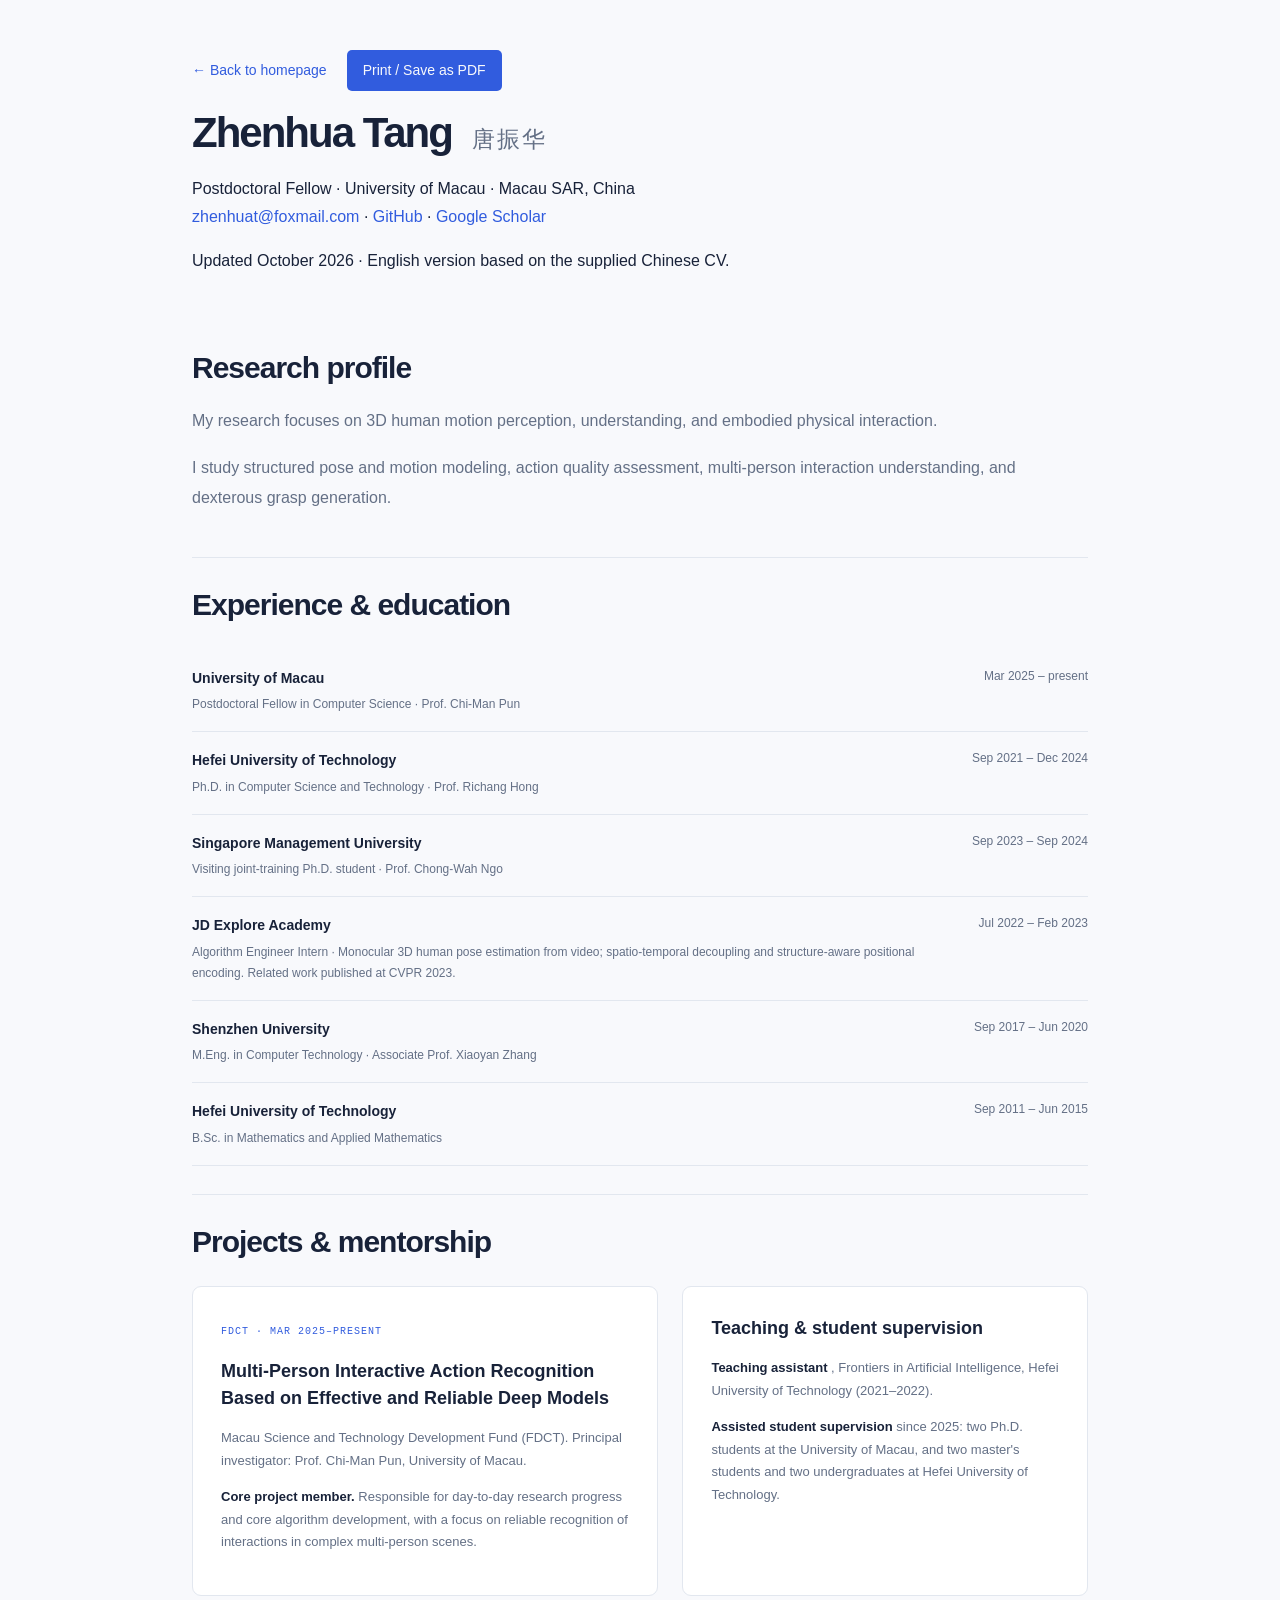
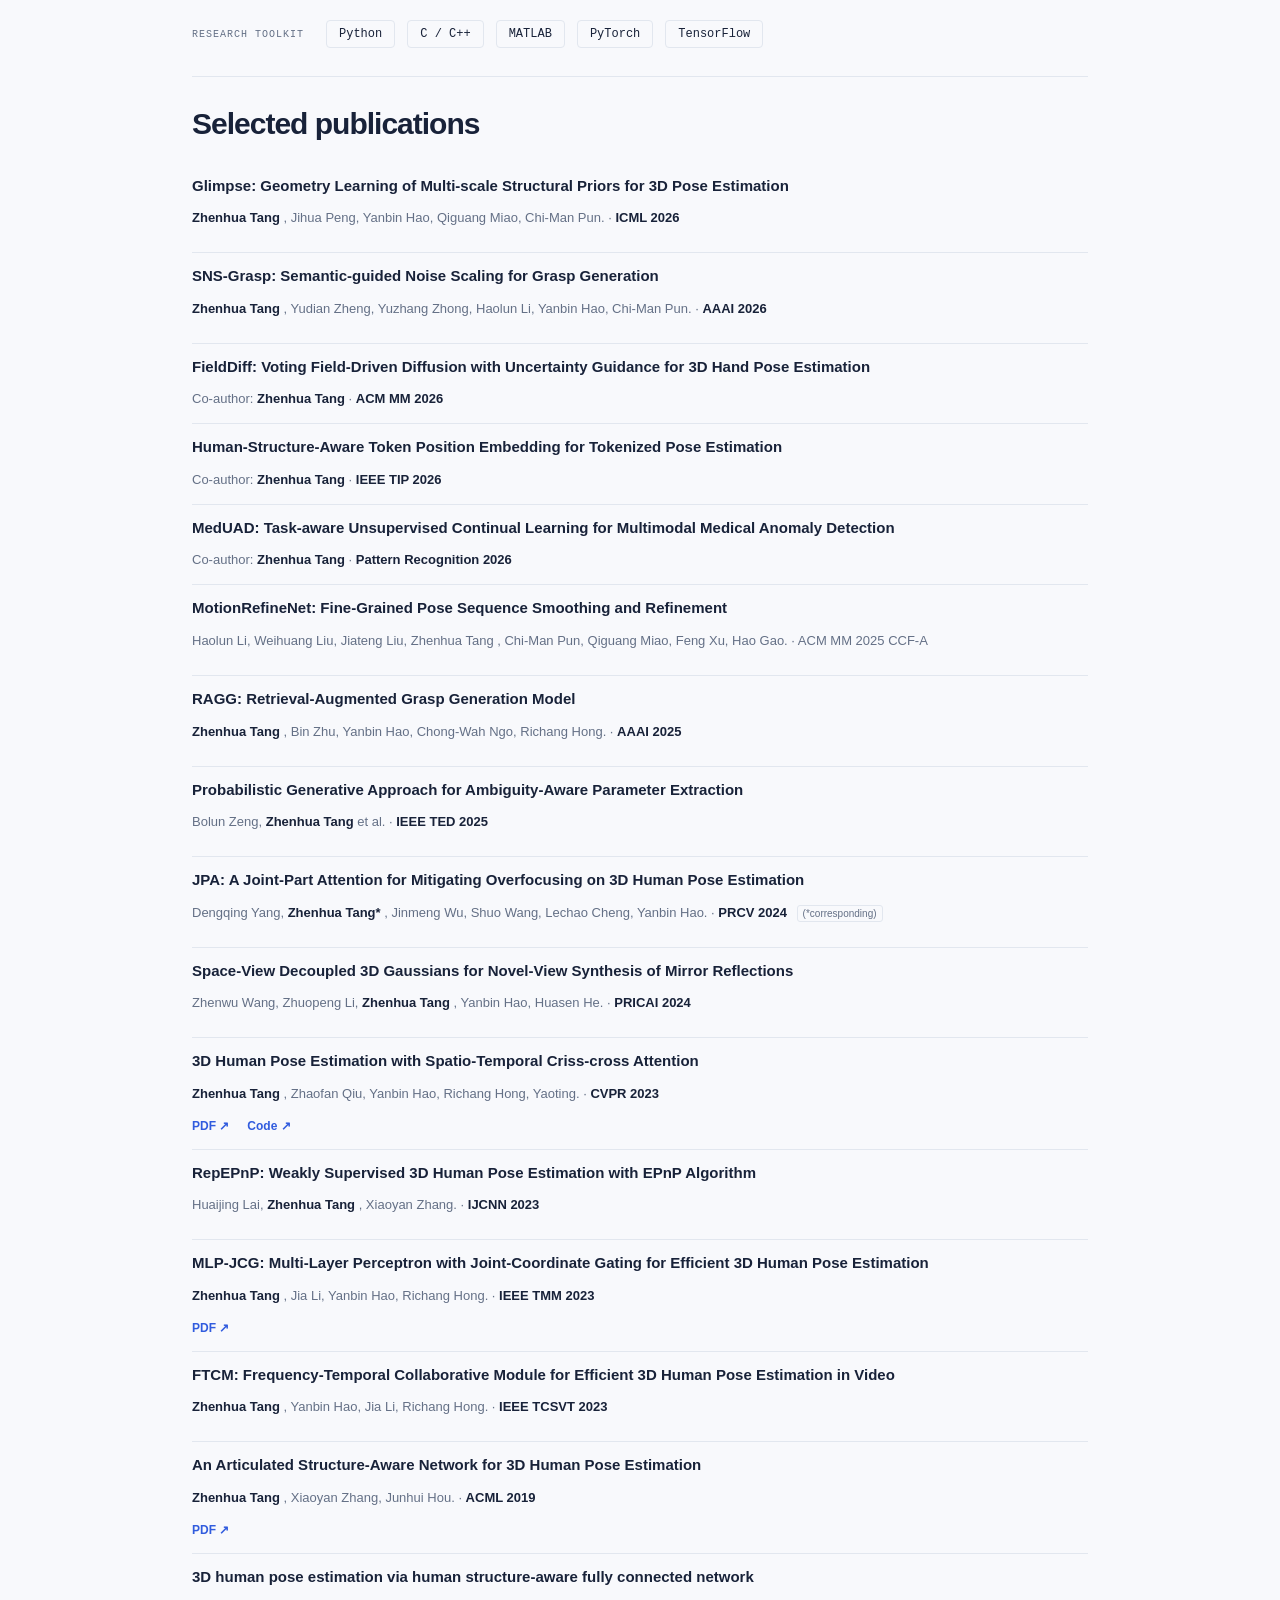
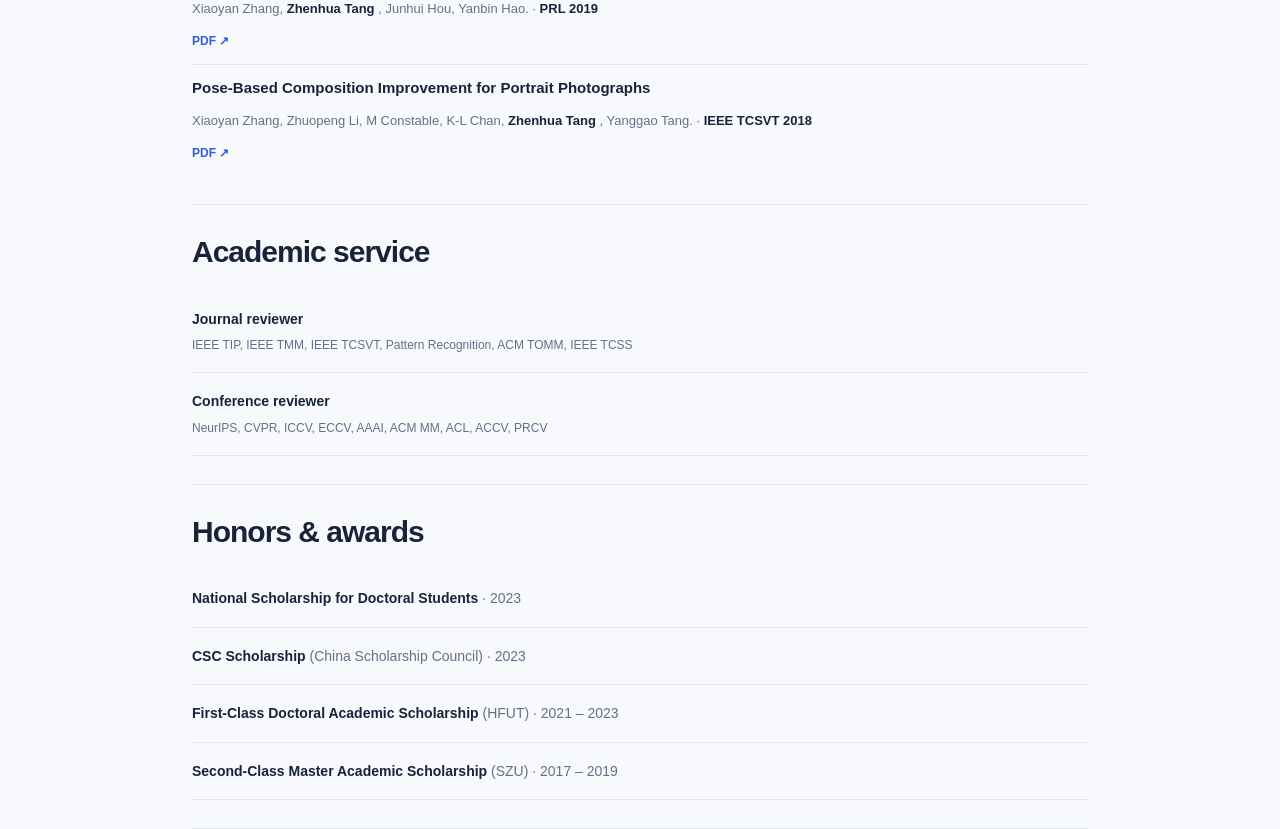
==== commit f246c8cd: "Unify homepage and CV wording and remove redundant slogans and summaries" ====
--- a/cv.html
+++ b/cv.html
@@ -54,75 +54,15 @@
     </h2>
     <div class="bio">
      <p>
-      I am a Postdoctoral Fellow at the
-      <strong>
-       University of Macau
-      </strong>
-      , working with
-      <strong>
-       Prof. Chi-Man Pun
-      </strong>
-      . I received my Ph.D. in Computer Science and Technology from
-      <strong>
-       Hefei University of Technology
-      </strong>
-      , advised by
-      <strong>
-       Prof. Richang Hong
-      </strong>
-      , and was a visiting joint-training Ph.D. student at
-      <strong>
-       Singapore Management University
-      </strong>
-      with
-      <strong>
-       Prof. Chong-Wah Ngo
-      </strong>
-      .
+      My research focuses on 3D human motion perception, understanding, and embodied physical interaction.
      </p>
      <p>
-      My research connects
-      <strong>
-       3D human motion perception, understanding, and embodied physical interaction
-      </strong>
-      . I study structured pose and motion modeling, action quality assessment, multi-person interaction understanding, and dexterous grasp generation.
-     </p>
-     <div class="research-stats">
-      <div>
-       <strong>
-        17
-       </strong>
-       <span>
-        Published / accepted papers
-       </span>
-      </div>
-      <div>
-       <strong>
-        8
-       </strong>
-       <span>
-        First / corresponding author
-       </span>
-      </div>
-      <div>
-       <strong>
-        3
-       </strong>
-       <span>
-        Connected research themes
-       </span>
-      </div>
-     </div>
-     <p class="stat-note">
-      Publication totals as reported in my October 2026 CV.
+      I study structured pose and motion modeling, action quality assessment, multi-person interaction understanding, and dexterous grasp generation.
      </p>
     </div>
    </section>
    <section id="experience">
     <div class="section-heading">
-     <p class="eyebrow">
-      THE JOURNEY
-     </p>
      <h2>
       Experience &amp; education
      </h2>
@@ -198,9 +138,6 @@
    </section>
    <section id="projects">
     <div class="section-heading">
-     <p class="eyebrow">
-      RESEARCH IN PRACTICE
-     </p>
      <h2>
       Projects &amp; mentorship
      </h2>
@@ -224,11 +161,8 @@
       </p>
      </article>
      <article class="project-card">
-      <span class="project-label">
-       TEACHING &amp; SUPERVISION
-      </span>
       <h3>
-       Sharing knowledge, building together.
+       Teaching &amp; student supervision
       </h3>
       <p>
        <strong>
@@ -273,7 +207,7 @@
      <article class="pub-item" data-kind="conference" data-year="2026" id="paper-1">
       <div class="pub-thumb">
        <button aria-label="Enlarge Glimpse framework" class="framework-button">
-        <img alt="Glimpse full framework" loading="lazy" src="figs/glimpse_icml.png"/>
+        <img alt="Glimpse full framework" loading="lazy" src="figs/glimpse-framework-2026.png"/>
        </button>
       </div>
       <div>
@@ -288,9 +222,6 @@
         <b>
          ICML 2026
         </b>
-        <span>
-         CCF-A
-        </span>
        </div>
        <div class="pub-links">
        </div>
@@ -414,9 +345,6 @@
         <b>
          AAAI 2025
         </b>
-        <span>
-         CCF-A
-        </span>
        </div>
        <div class="pub-links">
        </div>
@@ -513,9 +441,6 @@
         <b>
          CVPR 2023
         </b>
-        <span>
-         CCF-A
-        </span>
        </div>
        <div class="pub-links">
         <a href="https://openaccess.thecvf.com/content/CVPR2023/papers/Tang_3D_Human_Pose_Estimation_With_Spatio-Temporal_Criss-Cross_Attention_CVPR_2023_paper.pdf">
@@ -569,9 +494,6 @@
         <b>
          IEEE TMM 2023
         </b>
-        <span>
-         中科院一区
-        </span>
        </div>
        <div class="pub-links">
         <a href="https://ieeexplore.ieee.org/document/10029937">
@@ -598,9 +520,6 @@
         <b>
          IEEE TCSVT 2023
         </b>
-        <span>
-         中科院一区
-        </span>
        </div>
        <div class="pub-links">
        </div>
@@ -678,9 +597,6 @@
         <b>
          IEEE TCSVT 2018
         </b>
-        <span>
-         中科院一区
-        </span>
        </div>
        <div class="pub-links">
         <a href="https://ieeexplore.ieee.org/document/8319951">
@@ -692,9 +608,6 @@
     </div>
    </section>
    <section id="service">
-    <p class="eyebrow">
-     COMMUNITY
-    </p>
     <h2>
      Academic service
     </h2>
@@ -718,9 +631,6 @@
     </ul>
    </section>
    <section id="awards">
-    <p class="eyebrow">
-     RECOGNITION
-    </p>
     <h2>
      Honors &amp; awards
     </h2>
--- a/site.css
+++ b/site.css
@@ -2,3 +2,12 @@
 /* Research CV additions */
 .bio p:first-child{margin-top:0}.research-stats{display:grid;grid-template-columns:repeat(3,1fr);border-top:1px solid var(--line);margin-top:28px;padding-top:20px;gap:18px}.research-stats strong{font-size:32px;line-height:1.3;display:block;color:var(--accent);font-weight:650}.research-stats span{font-size:11px;line-height:1.5;display:block;margin-top:5px}.bio .stat-note{font-size:10px;margin-top:15px}.research-themes{display:grid;grid-template-columns:repeat(3,1fr);gap:30px;margin-top:35px}.research-themes article{padding-top:20px;border-top:1px solid var(--line)}.research-themes article>span{font:10px ui-monospace,Consolas,monospace;letter-spacing:1px;color:var(--accent)}.research-themes h3{font-size:17px;margin:14px 0 10px}.research-themes p{font-size:13px;color:var(--muted)}.timeline time{float:right;font-size:12px;color:var(--muted)}.timeline li>span{max-width:740px}.project-grid{display:grid;grid-template-columns:1.15fr 1fr;gap:24px}.project-card{background:var(--surface);padding:28px;border:1px solid var(--line);border-radius:9px}.project-label{font:10px ui-monospace,Consolas,monospace;color:var(--accent);letter-spacing:1px}.project-card h3{font-size:18px;margin:15px 0}.project-card p{font-size:13px;color:var(--muted)}.project-card strong{color:var(--text)}.stack{display:flex;align-items:center;gap:12px;flex-wrap:wrap;margin-top:24px}.stack span{font:10px ui-monospace,Consolas,monospace;letter-spacing:1px;color:var(--muted);margin-right:10px}.stack b{font:12px ui-monospace,Consolas,monospace;border:1px solid var(--line);padding:6px 12px;border-radius:4px}.ongoing{border-left:2px solid var(--accent);padding:4px 20px;margin-top:28px}.ongoing>span{font-size:10px;letter-spacing:1px;color:var(--accent)}.ongoing p{font-size:13px;color:var(--muted);margin:8px 0}.framework-button{border:0;background:transparent;padding:0;width:100%;height:100%;cursor:zoom-in}.framework-button:focus-visible{outline-offset:8px}.motion-lab{display:grid;grid-template-columns:1.4fr 1fr;min-height:470px;border:1px solid var(--line);border-radius:12px;overflow:hidden;background:var(--surface)}.lab-stage{position:relative;min-height:470px;background:#0d1527;overflow:hidden}.lab-stage canvas{display:block;width:100%;height:100%;position:absolute;inset:0;touch-action:pan-y;cursor:grab}.lab-stage canvas.dragging{cursor:grabbing}.lab-badge{position:absolute;left:24px;top:24px;color:#a9bbdc;font:10px ui-monospace,Consolas,monospace;letter-spacing:1px;pointer-events:none}.lab-badge span{width:5px;height:5px;background:#66d5c1;display:inline-block;border-radius:50%;margin-right:7px}.lab-coordinates{position:absolute;bottom:22px;left:24px;color:#7388ad;font:9px/1.8 ui-monospace,Consolas,monospace;letter-spacing:1px;pointer-events:none}.lab-panel{padding:35px}.lab-panel h3{font-size:35px;line-height:1.2;letter-spacing:-1px;margin:15px 0 20px}.lab-panel>p:not(.eyebrow){font-size:13px;color:var(--muted)}.lab-controls,.view-controls{display:flex;flex-wrap:wrap;gap:8px;margin:20px 0}.lab-panel button{font-size:12px;border:1px solid var(--line);background:var(--bg);color:var(--text);border-radius:5px;padding:7px 12px}.lab-controls button:first-child{background:var(--accent);color:var(--bg);border-color:var(--accent)}.view-controls button{font:11px ui-monospace,Consolas,monospace}.speed-control{font-size:12px;display:block;color:var(--muted)}.speed-control output{float:right;font-family:ui-monospace,Consolas,monospace}.speed-control input{width:100%;padding:0;margin:10px 0;accent-color:var(--accent)}.lab-panel .demo-note{font-size:10px!important;line-height:1.7;border-top:1px solid var(--line);padding-top:15px}.palette-trigger{font:11px ui-monospace,Consolas,monospace;white-space:nowrap;border:1px solid var(--line);background:var(--surface);color:var(--muted);padding:7px 9px;border-radius:5px}nav{gap:16px}#command-palette{width:540px;padding:24px;max-width:90vw;margin:12vh auto auto}#command-palette input{width:100%;margin:18px 0 14px;padding:12px}.palette-head{display:flex;justify-content:space-between;align-items:center;font-size:13px;font-weight:600}.palette-head button{font-size:10px;background:var(--bg);border:1px solid var(--line);color:var(--muted);border-radius:4px;padding:4px 8px}#command-options a{display:block;padding:11px 10px;border-radius:5px;font-size:13px;color:var(--text)}#command-options a:hover,#command-options a:focus{background:var(--soft);text-decoration:none}#command-options a[hidden]{display:none}#command-options span{float:right;font:11px ui-monospace,Consolas,monospace;color:var(--muted)}.palette-hint{font-size:10px;color:var(--muted);margin:20px 0 0;border-top:1px solid var(--line);padding-top:15px}#command-empty{font-size:13px;color:var(--muted)}.feature-image:has(img[src*="glimpse"]){background:#fff}@media(max-width:900px){.nav-links{gap:15px}.motion-lab{grid-template-columns:1fr 1fr}.lab-panel{padding:25px}.lab-panel h3{font-size:30px}}@media(max-width:650px){nav{gap:10px}.nav-links{gap:12px}.palette-trigger{display:none}.research-themes{grid-template-columns:1fr;gap:5px}.project-grid{grid-template-columns:1fr}.motion-lab{grid-template-columns:1fr}.lab-stage{min-height:340px}.lab-panel h3 br{display:none}.lab-panel h3{font-size:27px}.lab-panel h3 br:after{content:' '}.timeline time{display:block;float:none;margin-top:3px}.research-stats{gap:12px}.research-stats strong{font-size:27px}.research-stats span{font-size:10px}.nav-links a{font-size:10px}.brand{font-size:19px}.project-card{padding:23px}}[id^="paper-"]{scroll-margin-top:100px}
 .pub-thumb:has(img){background:#fff}#lightbox img{background:#fff;padding:10px;border-radius:4px}
+/* Click-based publication archive */
+#publication .tools{display:block}.year-controls,.type-controls{display:flex;gap:8px;flex-wrap:wrap;align-items:center;margin:14px 0}.filter-label{font:10px ui-monospace,Consolas,monospace;letter-spacing:1px;color:var(--muted);min-width:40px}.year-controls button,.type-controls button{border:1px solid var(--line);background:var(--surface);color:var(--muted);border-radius:5px;padding:7px 15px;font-size:13px}.year-controls button.selected,.type-controls button.selected{background:var(--accent);border-color:var(--accent);color:var(--bg)}.publication-year{padding:25px 0 0;border:0}.publication-year-heading{font-size:25px;letter-spacing:-1px;margin:0 0 16px;color:var(--accent)}.publication-category-heading{font:11px ui-monospace,Consolas,monospace;letter-spacing:1px;text-transform:uppercase;color:var(--muted);margin:18px 0 0;padding-bottom:12px;border-bottom:1px solid var(--line)}.publication-category .pub-item:last-child{border-bottom:1px solid var(--line)}.publication-category[hidden],.publication-year[hidden]{display:none}.feature-image img{min-width:0;max-width:100%;width:100%;height:100%;object-fit:contain}.pub-thumb img{width:100%;height:82px;object-fit:contain}.framework-button img{display:block}.feature-image:has(img[src*="glimpse"]),.pub-thumb:has(img[src*="glimpse"]){background:#fff}#visitor-widget{max-width:650px;margin:24px auto;min-height:0}#visitor-link:not([href]){display:none}#visitor-widget:empty{display:none}
+/* A viewport-pinned visitor globe, with a dedicated rail that never overlaps text. */
+#visitors.visitor-card{padding:16px;border:1px solid var(--line);border-radius:12px;background:var(--surface);box-shadow:0 8px 30px #1020400a;max-width:240px;margin:40px auto}.visitor-card-heading{display:flex;justify-content:space-between;gap:10px;align-items:center;font-size:11px;font-weight:650;color:var(--text)}.visitor-card-heading>span{display:flex;align-items:center;gap:7px}.visitor-dot{display:inline-block;width:5px;height:5px;border-radius:50%;background:#29b09c}#toggle-visitors{width:25px;height:25px;padding:0;line-height:1;border:1px solid var(--line);border-radius:5px;background:var(--bg);color:var(--muted);font-size:16px}.visitor-subtitle{font-size:10px;color:var(--muted);margin:7px 0 12px}#visitors #visitor-widget{width:188px;max-width:100%;margin:14px auto 20px;min-height:0}#visitors .visitor-note{text-align:center;font-size:9px;line-height:1.7;margin:12px 0 0;color:var(--muted)}#visitor-status{font-size:10px;color:var(--muted);text-align:center}#visitor-body[hidden]{display:none}@media(min-width:1100px){body:has(#visitors:not([hidden])) main{max-width:min(1120px,calc(100% - 272px));margin-left:max(16px,calc((100vw - 1392px)/2));margin-right:256px}#visitors.visitor-card{position:fixed;right:20px;top:50%;transform:translateY(-50%);width:222px;margin:0;z-index:15;max-height:calc(100dvh - 112px);overflow-y:auto}#visitors.is-collapsed{top:auto;bottom:30px;transform:none}#visitors[hidden]{display:none}}@media(max-width:1099px){#visitors.visitor-card{position:static;transform:none;width:240px;max-width:100%;margin:40px auto}}@media print{#visitors.visitor-card{display:none!important}}
+/* Give the flat map enough width for its geographic markers and native statistics. */
+#visitors.visitor-card{max-width:288px;width:288px}#visitors #visitor-widget{width:254px;max-width:100%;margin:16px auto}#visitor-widget #mapmyvisitors-widget{max-width:100%;border-radius:5px;overflow:hidden}#visitor-widget .mapmyvisitors-bottom-text{white-space:normal;height:auto;min-height:26px;line-height:1.6;padding:5px 8px}#visitor-widget .mapmyvisitors-visitors{font-weight:600}#visitors .visitor-note{margin-top:16px}@media(min-width:1100px){body:has(#visitors:not([hidden])) main{max-width:min(1120px,calc(100% - 332px));margin-left:max(16px,calc((100vw - 1452px)/2));margin-right:316px}#visitors.visitor-card{width:282px;right:16px}#visitors #visitor-widget{width:248px}}@media(max-width:1099px){#visitors.visitor-card{width:288px;max-width:100%}}
+#visitor-details{display:block;text-align:center;font-size:10px;margin:16px 0 4px;line-height:1.7;font-weight:600}#visitor-details[hidden]{display:none}
+/* Consistent content hierarchy: one research overview, concise work entry points. */
+#about{grid-template-columns:200px 1fr;gap:32px}#about .research-themes{margin-top:0;grid-template-columns:1fr;gap:14px}#about .research-themes article{padding:0;border:0}#about .research-themes h3{font-size:16px;margin:0 0 5px;color:var(--text)}#about .research-themes p{font-size:14px;line-height:1.8;margin:0;color:var(--muted)}#about .research-stats{grid-template-columns:repeat(2,minmax(0,1fr));max-width:430px}.feature-copy h3{font-size:21px;margin:0 0 15px}.feature-copy{padding:22px}.section-heading{margin-bottom:26px}.project-card h3{margin-top:0}.project-card:has(.project-label) h3{margin-top:15px}@media(max-width:800px){#about{grid-template-columns:1fr;gap:0}}@media(max-width:560px){.feature-copy h3{font-size:18px}.feature-copy{align-self:center}}
